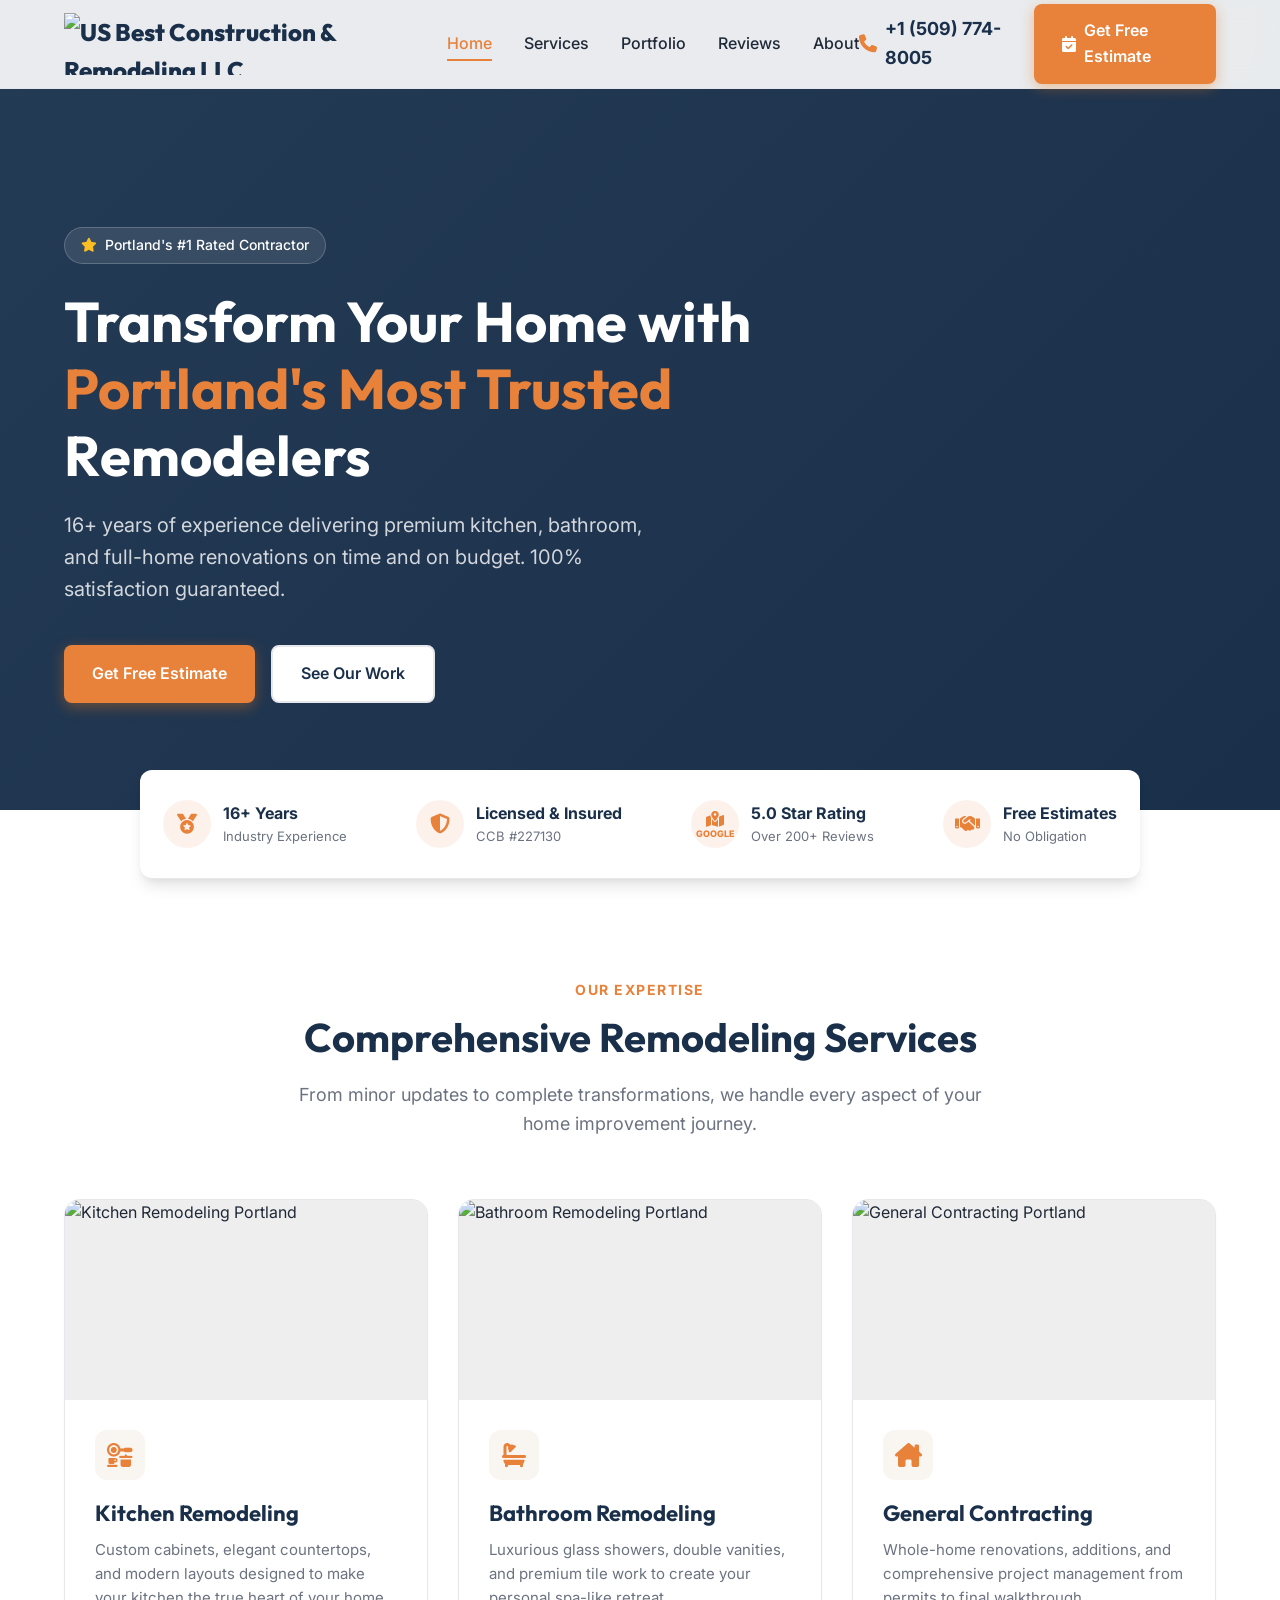
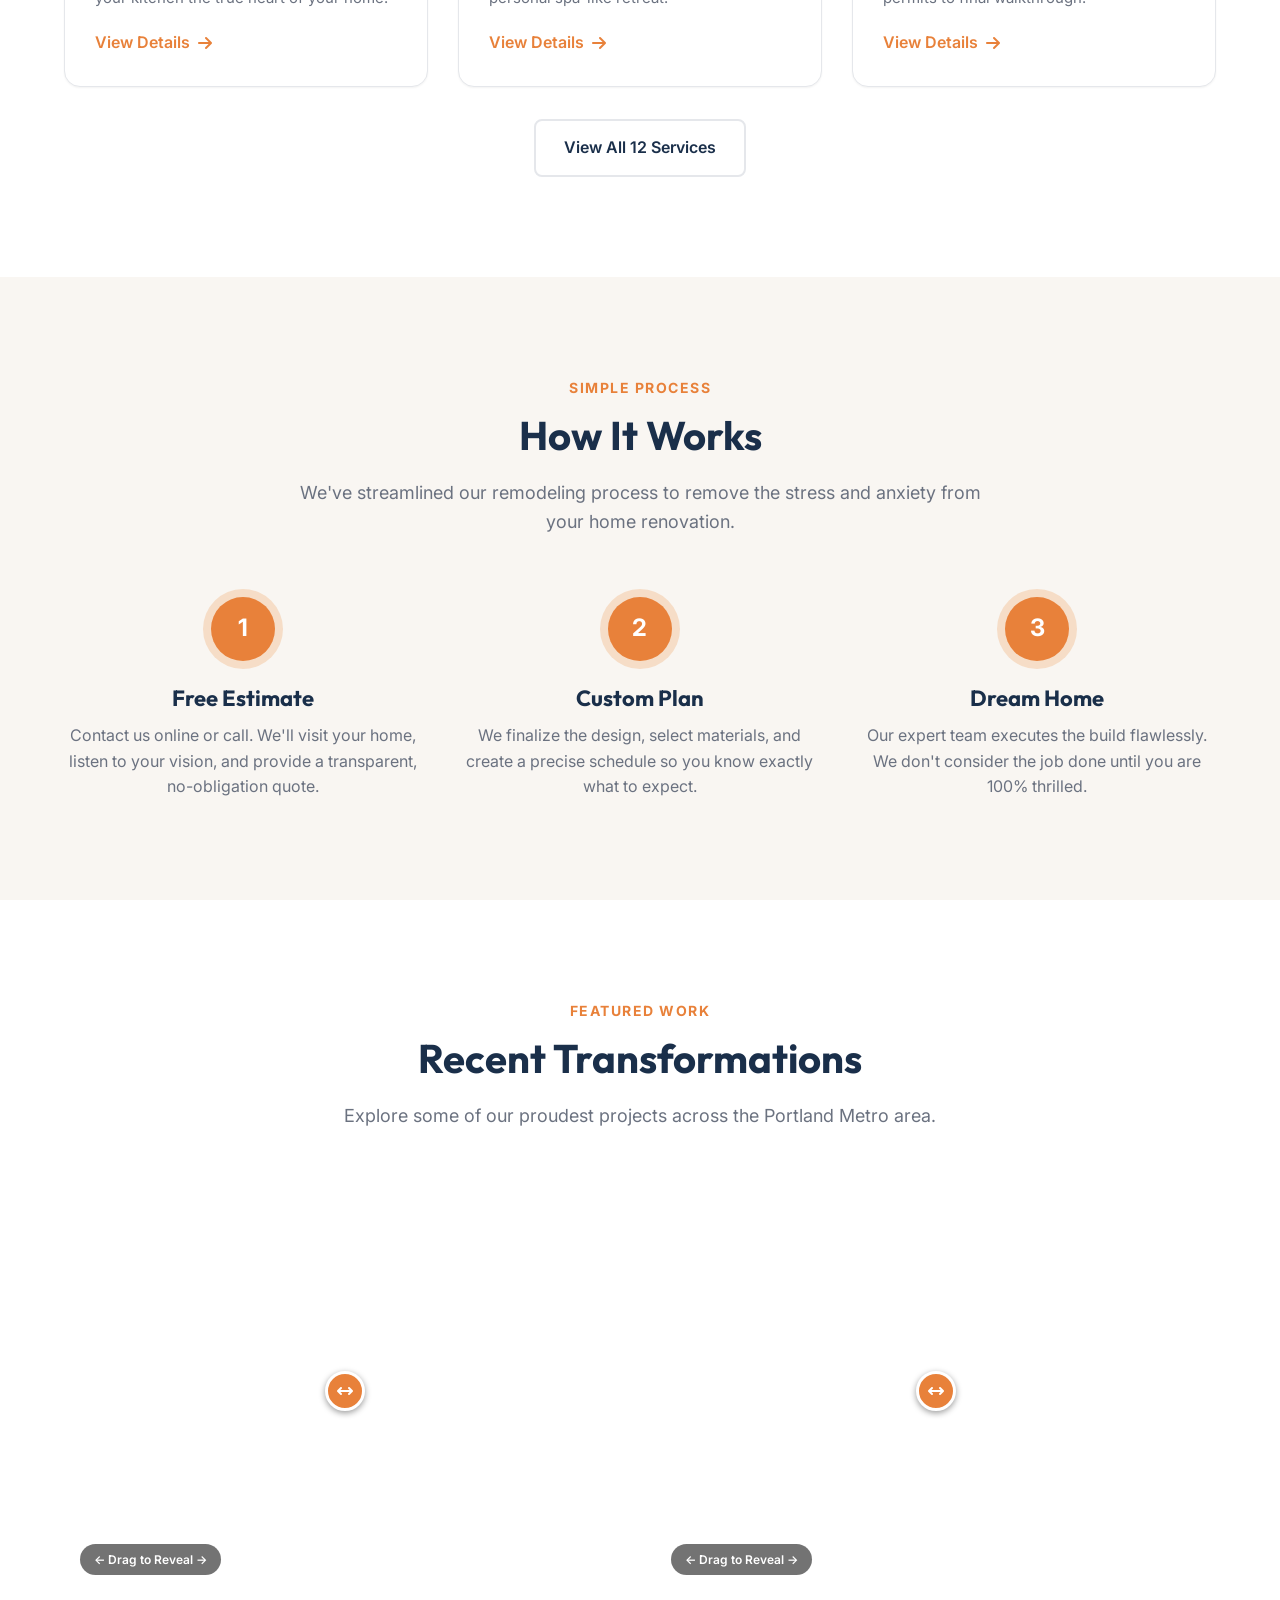
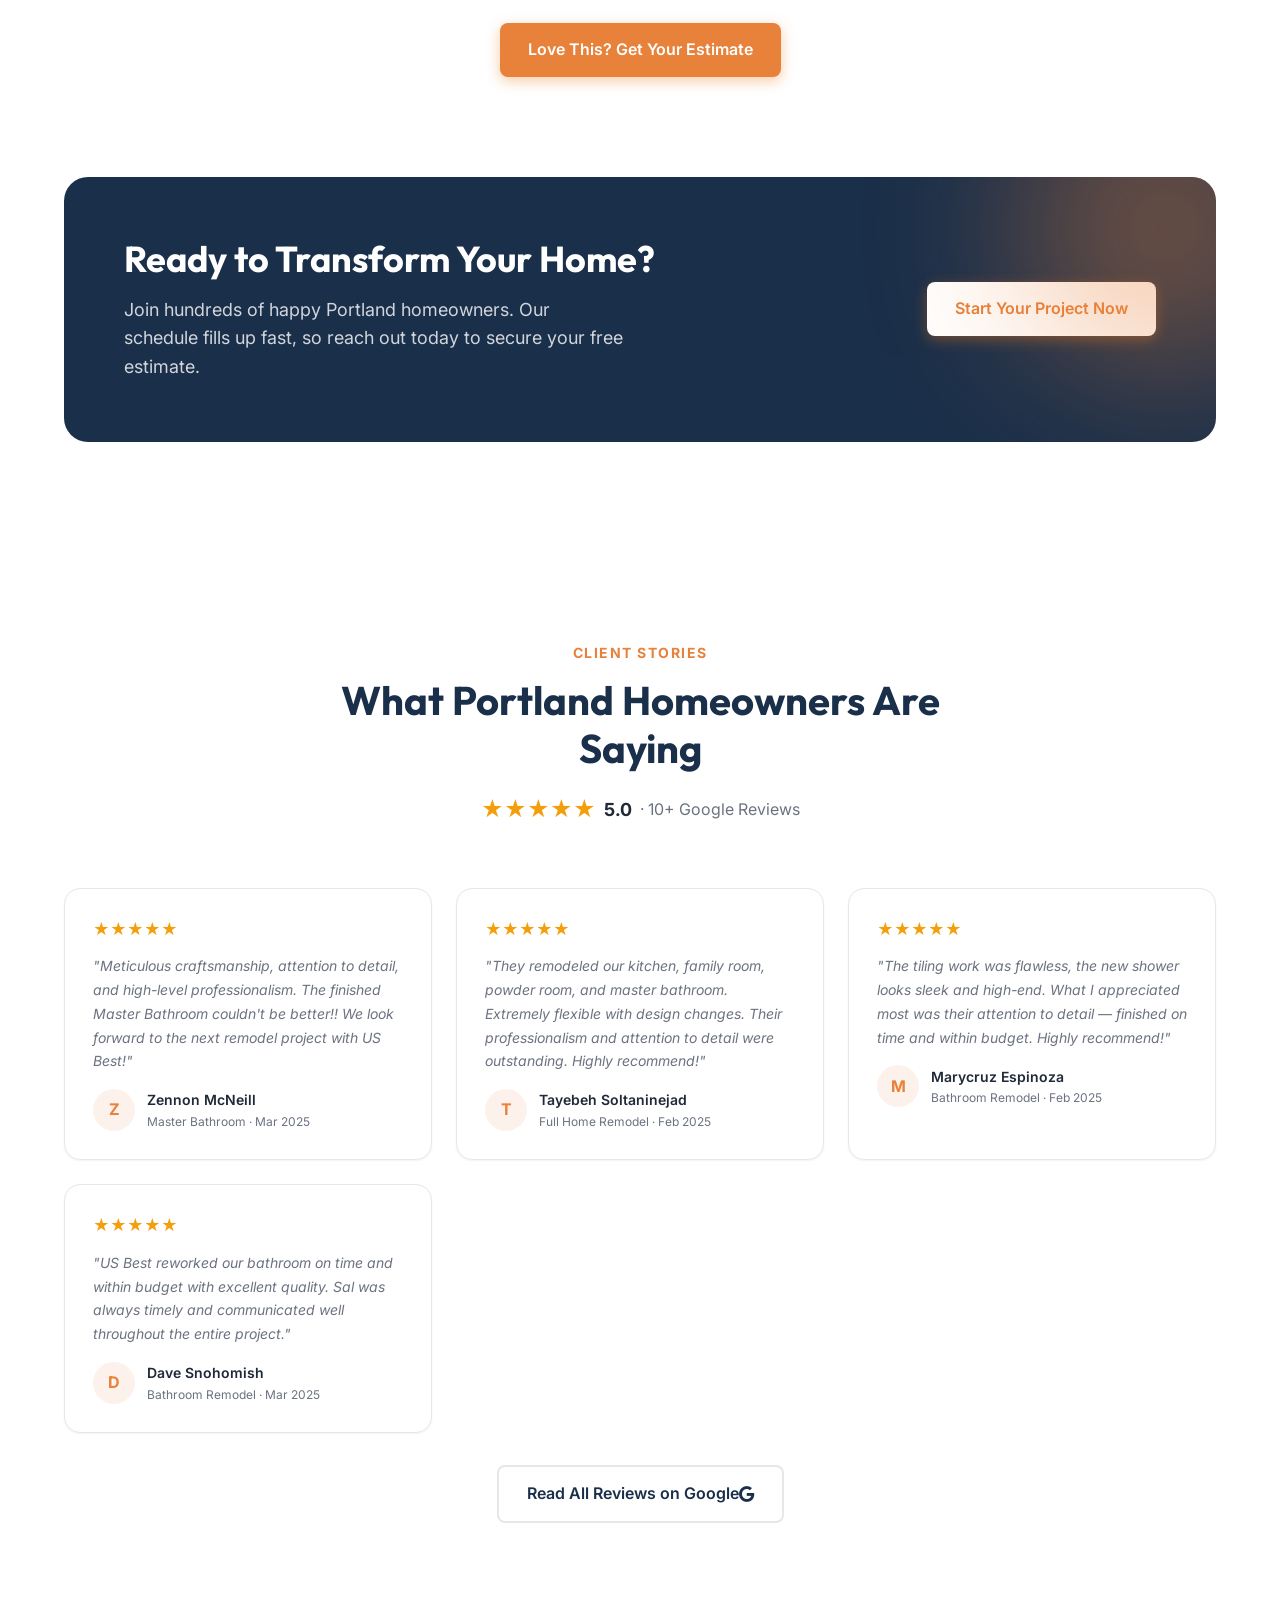
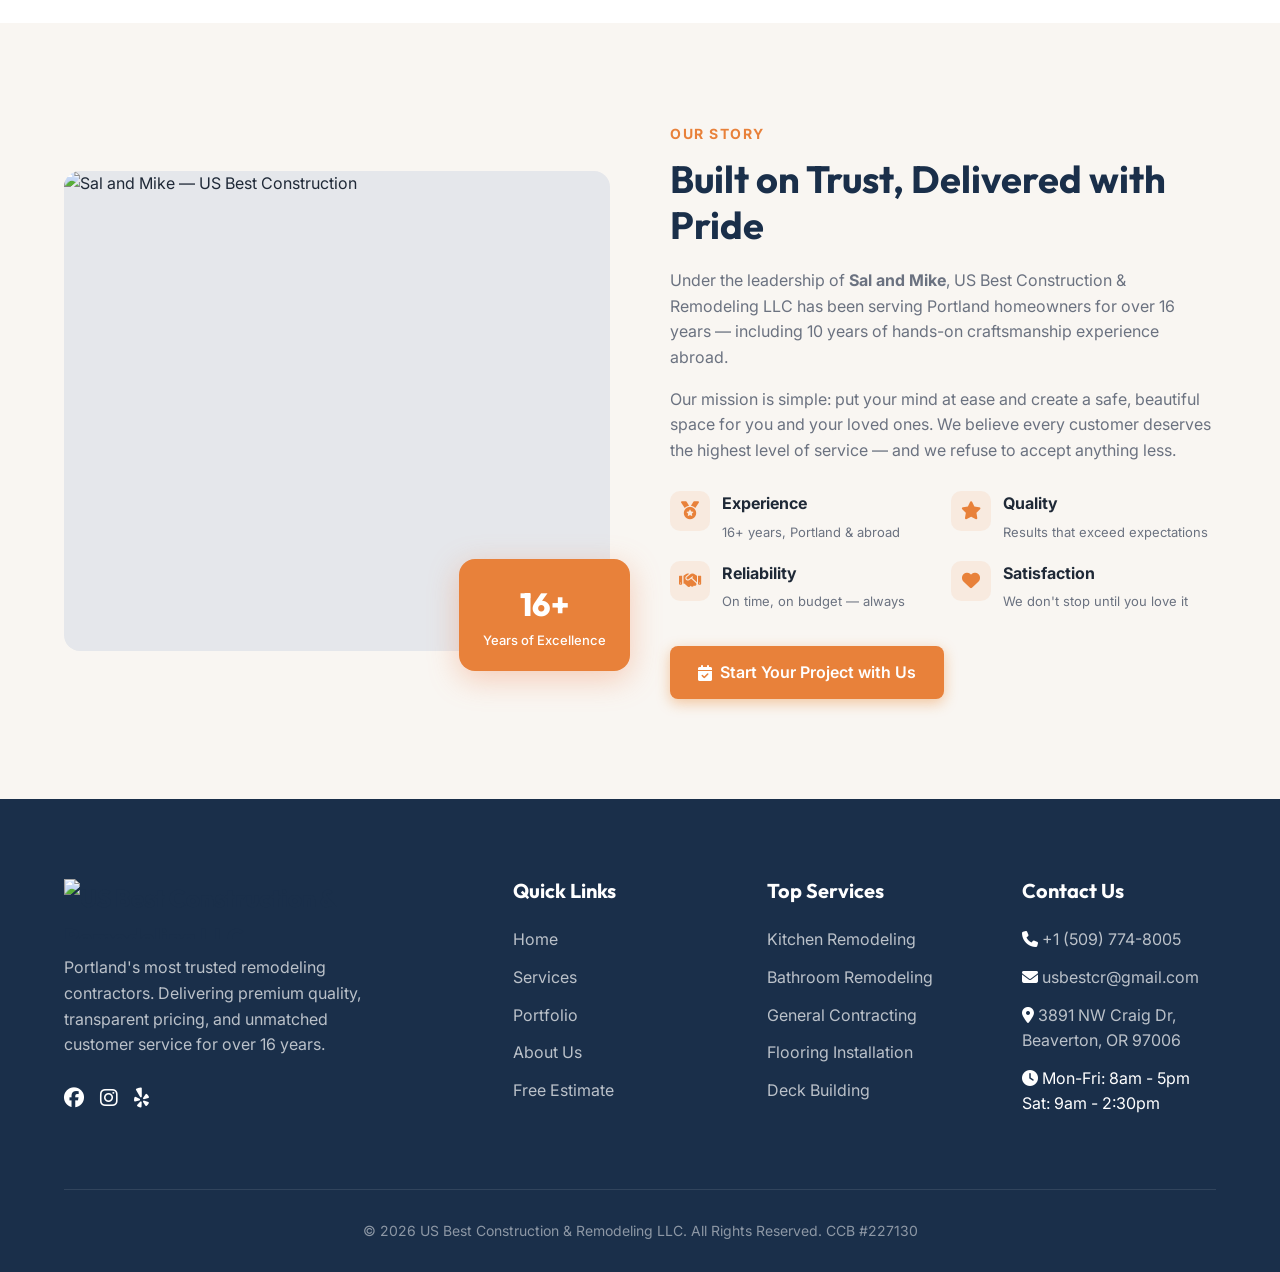
==== index.html @ 60744a65 "Add files via upload" ====
<!DOCTYPE html>
<html lang="en">

<head>
    <meta charset="UTF-8">
    <meta name="viewport" content="width=device-width, initial-scale=1.0">
    <title>US Best Construction & Remodeling LLC | Portland Contractors</title>
    <meta name="description"
        content="Portland's Most Trusted Remodeling Contractor. Specializing in kitchen & bathroom remodeling, flooring, decks, and general contracting. Get a free estimate today!">

    <!-- Fonts and Icons -->
    <link rel="stylesheet" href="style.css">
    <link rel="stylesheet" href="https://cdnjs.cloudflare.com/ajax/libs/font-awesome/6.4.0/css/all.min.css">
    
    <link rel="canonical" href="https://usbestcr.org/">
    <meta property="og:title" content="US Best Construction & Remodeling | Portland">
    <meta property="og:description" content="Portland's top-rated remodeling contractor...">
    <script type="application/ld+json">
    {
      "@context": "https://schema.org",
      "@type": "LocalBusiness",
      "name": "US Best Construction & Remodeling LLC",
      "url": "https://usbestcr.org",
      "telephone": "+15097748005",
      "email": "usbestcr@gmail.com",
      "address": {
        "@type": "PostalAddress",
        "streetAddress": "3891 NW Craig Dr",
        "addressLocality": "Beaverton",
        "addressRegion": "OR",
        "postalCode": "97006",
        "addressCountry": "US"
      },
      "geo": {
        "@type": "GeoCoordinates",
        "latitude": 45.5126,
        "longitude": -122.8353
      },
      "openingHoursSpecification": [
        {"@type":"OpeningHoursSpecification","dayOfWeek":["Monday","Tuesday","Wednesday","Thursday","Friday"],"opens":"08:00","closes":"17:00"},
        {"@type":"OpeningHoursSpecification","dayOfWeek":"Saturday","opens":"09:00","closes":"14:30"}
      ],
      "aggregateRating": {
        "@type": "AggregateRating",
        "ratingValue": "5",
        "reviewCount": "10"
      },
      "areaServed": ["Portland","Beaverton","Lake Oswego","Tigard","Gresham","Hillsboro"],
      "description": "Portland's most trusted remodeling contractor. Kitchen & bath remodeling, flooring, decks, painting, and general contracting. 16+ years experience.",
      "priceRange": "$$"
    }
    </script>
</head>

<body>

    <!-- Header Navigation -->
    <header id="header">
        <div class="container nav-wrapper">
            <a href="index.html" class="logo">
                <img src="Img/Logo/usbestlogo.png" alt="US Best Construction & Remodeling LLC" style="height: 62px; width: auto;">
            </a>

            <nav class="nav-links">
                <a href="index.html" class="active">Home</a>
                <a href="services.html">Services</a>
                <a href="#portfolio">Portfolio</a>
                <a href="#reviews">Reviews</a>
                <a href="#about">About</a>
            </nav>

            <div class="nav-actions">
                <a href="tel:+15097748005" class="phone-link">
                    <i class="fa-solid fa-phone"></i> +1 (509) 774-8005
                </a>
                <a href="estimate.html" class="btn btn-primary d-none-mobile">
                    <i class="fa-solid fa-calendar-check" style="margin-right:8px"></i> Get Free Estimate
                </a>
                <button class="mobile-menu-btn"><i class="fa-solid fa-bars"></i></button>
            </div>
        </div>
    </header>

    <!-- Hero Section -->
    <section class="hero">
        <div class="container">
            <div class="hero-content fade-in-up">
                <div class="hero-badge">
                    <i class="fa-solid fa-star" style="color: #fbbf24;"></i>
                    Portland's #1 Rated Contractor
                </div>
                <h1>Transform Your Home with <span>Portland's Most Trusted</span> Remodelers</h1>
                <p>16+ years of experience delivering premium kitchen, bathroom, and full-home renovations on time and
                    on budget. 100% satisfaction guaranteed.</p>

                <div class="hero-btns">
                    <a href="estimate.html" class="btn btn-primary">Get Free Estimate</a>
                    <a href="#portfolio" class="btn btn-secondary">See Our Work</a>
                </div>
            </div>
        </div>
    </section>

    <!-- Trust Bar -->
    <div class="container">
        <div class="trust-bar fade-in-up" style="animation-delay: 0.2s;">
            <div class="trust-grid">
                <div class="trust-item">
                    <div class="trust-icon"><i class="fa-solid fa-medal"></i></div>
                    <div class="trust-text">
                        <span class="trust-title">16+ Years</span>
                        <span class="trust-sub">Industry Experience</span>
                    </div>
                </div>
                <div class="trust-item">
                    <div class="trust-icon"><i class="fa-solid fa-shield-halved"></i></div>
                    <div class="trust-text">
                        <span class="trust-title">Licensed & Insured</span>
                        <span class="trust-sub">CCB #227130</span>
                    </div>
                </div>
                <div class="trust-item">
                    <div class="trust-icon" style="flex-direction: column; gap: 2px;">
                        <i class="fa-solid fa-map-location-dot" style="font-size: 16px;"></i>
                        <span style="font-size: 9px; font-weight: 800; line-height: 1; text-transform: uppercase;">Google</span>
                    </div>
                    <div class="trust-text">
                        <span class="trust-title">5.0 Star Rating</span>
                        <span class="trust-sub">Over 200+ Reviews</span>
                    </div>
                </div>
                <div class="trust-item">
                    <div class="trust-icon"><i class="fa-solid fa-handshake"></i></div>
                    <div class="trust-text">
                        <span class="trust-title">Free Estimates</span>
                        <span class="trust-sub">No Obligation</span>
                    </div>
                </div>
            </div>
        </div>
    </div>

    <!-- Services Grid -->
    <section class="section">
        <div class="container">
            <div class="section-header">
                <span class="section-tag">Our Expertise</span>
                <h2>Comprehensive Remodeling Services</h2>
                <p>From minor updates to complete transformations, we handle every aspect of your home improvement
                    journey.</p>
            </div>

            <div class="services-grid">
                <!-- Kitchens -->
                <div class="service-card">
                    <div class="service-img">
                        <img src="assets/images/hero_kitchen.png" alt="Kitchen Remodeling Portland">
                    </div>
                    <div class="service-content">
                        <div class="service-icon"><i class="fa-solid fa-kitchen-set"></i></div>
                        <h3>Kitchen Remodeling</h3>
                        <p>Custom cabinets, elegant countertops, and modern layouts designed to make your kitchen the
                            true heart of your home.</p>
                        <a href="services.html" class="service-link">View Details <i
                                class="fa-solid fa-arrow-right"></i></a>
                    </div>
                </div>

                <!-- Bathrooms -->
                <div class="service-card">
                    <div class="service-img">
                        <img src="assets/images/hero_bathroom.png" alt="Bathroom Remodeling Portland">
                    </div>
                    <div class="service-content">
                        <div class="service-icon"><i class="fa-solid fa-bath"></i></div>
                        <h3>Bathroom Remodeling</h3>
                        <p>Luxurious glass showers, double vanities, and premium tile work to create your personal
                            spa-like retreat.</p>
                        <a href="services.html" class="service-link">View Details <i
                                class="fa-solid fa-arrow-right"></i></a>
                    </div>
                </div>

                <!-- Full Renovation -->
                <div class="service-card">
                    <div class="service-img">
                        <img src="assets/images/team_photo.png" alt="General Contracting Portland">
                    </div>
                    <div class="service-content">
                        <div class="service-icon"><i class="fa-solid fa-house-chimney"></i></div>
                        <h3>General Contracting</h3>
                        <p>Whole-home renovations, additions, and comprehensive project management from permits to final
                            walkthrough.</p>
                        <a href="services.html" class="service-link">View Details <i
                                class="fa-solid fa-arrow-right"></i></a>
                    </div>
                </div>
            </div>

            <div class="text-center mt-4">
                <a href="services.html" class="btn btn-secondary">View All 12 Services</a>
            </div>
        </div>
    </section>

    <!-- How It Works -->
    <section class="section section-bg">
        <div class="container">
            <div class="section-header">
                <span class="section-tag">Simple Process</span>
                <h2>How It Works</h2>
                <p>We've streamlined our remodeling process to remove the stress and anxiety from your home renovation.
                </p>
            </div>

            <div class="steps-grid">
                <div class="step-card">
                    <div class="step-num">1</div>
                    <h3>Free Estimate</h3>
                    <p>Contact us online or call. We'll visit your home, listen to your vision, and provide a
                        transparent, no-obligation quote.</p>
                </div>
                <div class="step-card">
                    <div class="step-num">2</div>
                    <h3>Custom Plan</h3>
                    <p>We finalize the design, select materials, and create a precise schedule so you know exactly what
                        to expect.</p>
                </div>
                <div class="step-card">
                    <div class="step-num">3</div>
                    <h3>Dream Home</h3>
                    <p>Our expert team executes the build flawlessly. We don't consider the job done until you are 100%
                        thrilled.</p>
                </div>
            </div>
        </div>
    </section>

    <!-- Featured Projects (Portfolio) -->
    <section id="portfolio" class="section">
        <div class="container">
            <div class="section-header">
                <span class="section-tag">Featured Work</span>
                <h2>Recent Transformations</h2>
                <p>Explore some of our proudest projects across the Portland Metro area.</p>
            </div>

            <div class="projects-grid">
                <!-- Project 1: Slider -->
                <div class="project-card">
                    <div class="ba-slider-wrap" style="height:100%;width:100%;position:relative;">
                        <div class="ba-slider">
                            <div class="img-before" style="background-image:url('Img/before and after/pic1-before.png')"></div>
                            <div class="img-after" style="background-image:url('Img/before and after/pic1-after.png');width:50%"></div>
                            <div class="handle" style="left:50%">
                                <div class="handle-circle"><i class="fa-solid fa-arrows-left-right"></i></div>
                            </div>
                        </div>
                        <div style="position:absolute;bottom:16px;left:16px;background:rgba(0,0,0,.55);color:#fff;padding:6px 14px;border-radius:20px;font-size:12px;font-weight:600;z-index:5;">
                            ← Drag to Reveal →
                        </div>
                    </div>
                </div>

                <!-- Project 2: Slider -->
                <div class="project-card">
                    <div class="ba-slider-wrap" style="height:100%;width:100%;position:relative;">
                        <div class="ba-slider">
                            <div class="img-before" style="background-image:url('Img/before and after/pic2-before.png')"></div>
                            <div class="img-after" style="background-image:url('Img/before and after/pic2-after.png');width:50%"></div>
                            <div class="handle" style="left:50%">
                                <div class="handle-circle"><i class="fa-solid fa-arrows-left-right"></i></div>
                            </div>
                        </div>
                        <div style="position:absolute;bottom:16px;left:16px;background:rgba(0,0,0,.55);color:#fff;padding:6px 14px;border-radius:20px;font-size:12px;font-weight:600;z-index:5;">
                            ← Drag to Reveal →
                        </div>
                    </div>
                </div>
            </div>

            <div class="text-center mt-4">
                <a href="estimate.html" class="btn btn-primary">Love This? Get Your Estimate</a>
            </div>
        </div>
    </section>

    <!-- CTA Banner -->
    <section class="section" style="padding-top: 0;">
        <div class="container">
            <div class="cta-banner">
                <div class="cta-content">
                    <h2>Ready to Transform Your Home?</h2>
                    <p>Join hundreds of happy Portland homeowners. Our schedule fills up fast, so reach out today to
                        secure your free estimate.</p>
                </div>
                <div class="cta-action">
                    <a href="estimate.html" class="btn btn-primary"
                        style="background: white; color: var(--primary);">Start Your Project Now</a>
                </div>
            </div>
        </div>
    </section>

    <!-- REVIEWS SECTION -->
    <section id="reviews" class="section">
        <div class="container">
            <div class="section-header">
                <span class="section-tag">Client Stories</span>
                <h2>What Portland Homeowners Are Saying</h2>
                <div style="display:flex;align-items:center;justify-content:center;gap:8px;margin-top:12px">
                    <span style="color:#f59e0b;font-size:22px">★★★★★</span>
                    <span style="font-weight:700;font-size:18px">5.0</span>
                    <span style="color:var(--text-muted)">· 10+ Google Reviews</span>
                </div>
            </div>

            <div style="display:grid;grid-template-columns:repeat(auto-fit,minmax(280px,1fr));gap:24px">
                <!-- Review 1 -->
                <div style="background:white;border:1px solid var(--border);border-radius:16px;padding:28px;box-shadow:var(--shadow-sm);transition:box-shadow .3s" onmouseenter="this.style.boxShadow='var(--shadow-lg)'" onmouseleave="this.style.boxShadow='var(--shadow-sm)'">
                    <div style="color:#f59e0b;font-size:16px;margin-bottom:12px">★★★★★</div>
                    <p style="font-style:italic;color:var(--text-muted);margin-bottom:16px;font-size:14px;line-height:1.7">
                        "Meticulous craftsmanship, attention to detail, and high-level professionalism. The finished Master Bathroom couldn't be better!! We look forward to the next remodel project with US Best!"
                    </p>
                    <div style="display:flex;align-items:center;gap:12px">
                        <div style="width:42px;height:42px;border-radius:50%;background:var(--primary-light);color:var(--primary);display:flex;align-items:center;justify-content:center;font-weight:700;font-size:16px">Z</div>
                        <div>
                            <div style="font-weight:600;font-size:14px">Zennon McNeill</div>
                            <div style="font-size:12px;color:var(--text-muted)">Master Bathroom · Mar 2025</div>
                        </div>
                    </div>
                </div>

                <!-- Review 2 -->
                <div style="background:white;border:1px solid var(--border);border-radius:16px;padding:28px;box-shadow:var(--shadow-sm);transition:box-shadow .3s" onmouseenter="this.style.boxShadow='var(--shadow-lg)'" onmouseleave="this.style.boxShadow='var(--shadow-sm)'">
                    <div style="color:#f59e0b;font-size:16px;margin-bottom:12px">★★★★★</div>
                    <p style="font-style:italic;color:var(--text-muted);margin-bottom:16px;font-size:14px;line-height:1.7">
                        "They remodeled our kitchen, family room, powder room, and master bathroom. Extremely flexible with design changes. Their professionalism and attention to detail were outstanding. Highly recommend!"
                    </p>
                    <div style="display:flex;align-items:center;gap:12px">
                        <div style="width:42px;height:42px;border-radius:50%;background:var(--primary-light);color:var(--primary);display:flex;align-items:center;justify-content:center;font-weight:700;font-size:16px">T</div>
                        <div>
                            <div style="font-weight:600;font-size:14px">Tayebeh Soltaninejad</div>
                            <div style="font-size:12px;color:var(--text-muted)">Full Home Remodel · Feb 2025</div>
                        </div>
                    </div>
                </div>

                <!-- Review 3 -->
                <div style="background:white;border:1px solid var(--border);border-radius:16px;padding:28px;box-shadow:var(--shadow-sm);transition:box-shadow .3s" onmouseenter="this.style.boxShadow='var(--shadow-lg)'" onmouseleave="this.style.boxShadow='var(--shadow-sm)'">
                    <div style="color:#f59e0b;font-size:16px;margin-bottom:12px">★★★★★</div>
                    <p style="font-style:italic;color:var(--text-muted);margin-bottom:16px;font-size:14px;line-height:1.7">
                        "The tiling work was flawless, the new shower looks sleek and high-end. What I appreciated most was their attention to detail — finished on time and within budget. Highly recommend!"
                    </p>
                    <div style="display:flex;align-items:center;gap:12px">
                        <div style="width:42px;height:42px;border-radius:50%;background:var(--primary-light);color:var(--primary);display:flex;align-items:center;justify-content:center;font-weight:700;font-size:16px">M</div>
                        <div>
                            <div style="font-weight:600;font-size:14px">Marycruz Espinoza</div>
                            <div style="font-size:12px;color:var(--text-muted)">Bathroom Remodel · Feb 2025</div>
                        </div>
                    </div>
                </div>

                <!-- Review 4 -->
                <div style="background:white;border:1px solid var(--border);border-radius:16px;padding:28px;box-shadow:var(--shadow-sm);transition:box-shadow .3s" onmouseenter="this.style.boxShadow='var(--shadow-lg)'" onmouseleave="this.style.boxShadow='var(--shadow-sm)'">
                    <div style="color:#f59e0b;font-size:16px;margin-bottom:12px">★★★★★</div>
                    <p style="font-style:italic;color:var(--text-muted);margin-bottom:16px;font-size:14px;line-height:1.7">
                        "US Best reworked our bathroom on time and within budget with excellent quality. Sal was always timely and communicated well throughout the entire project."
                    </p>
                    <div style="display:flex;align-items:center;gap:12px">
                        <div style="width:42px;height:42px;border-radius:50%;background:var(--primary-light);color:var(--primary);display:flex;align-items:center;justify-content:center;font-weight:700;font-size:16px">D</div>
                        <div>
                            <div style="font-weight:600;font-size:14px">Dave Snohomish</div>
                            <div style="font-size:12px;color:var(--text-muted)">Bathroom Remodel · Mar 2025</div>
                        </div>
                    </div>
                </div>
            </div>

            <div class="text-center mt-4">
                <a href="https://maps.app.goo.gl/ANUbhkJr8bc1Su1q8" target="_blank" class="btn btn-secondary">Read All Reviews on Google <i class="fa-brands fa-google"></i></a>
            </div>
        </div>
    </section>

    <!-- ABOUT SECTION -->
    <section id="about" class="section section-bg">
        <div class="container">
            <div style="display:grid;grid-template-columns:1fr 1fr;gap:60px;align-items:center">
                <!-- Left: Photo placeholder -->
                <div style="position:relative">
                    <div style="border-radius:16px;overflow:hidden;height:480px;background:#e5e7eb">
                        <img src="Img/team_photo.jpg" alt="Sal and Mike — US Best Construction" style="width:100%;height:100%;object-fit:cover">
                    </div>
                    <!-- Floating stat badge -->
                    <div style="position:absolute;bottom:-20px;right:-20px;background:var(--primary);color:white;border-radius:16px;padding:20px 24px;text-align:center;box-shadow:0 8px 30px rgba(240,139,92,.4)">
                        <div style="font-size:32px;font-weight:800;font-family:var(--font-display)">16+</div>
                        <div style="font-size:13px;font-weight:500">Years of Excellence</div>
                    </div>
                </div>

                <!-- Right: Story -->
                <div>
                    <span class="section-tag">Our Story</span>
                    <h2 style="font-size:38px;margin-bottom:20px">Built on Trust, Delivered with Pride</h2>
                    <p style="color:var(--text-muted);margin-bottom:16px;font-size:16px">
                        Under the leadership of <strong>Sal and Mike</strong>, US Best Construction & Remodeling LLC has been serving Portland homeowners for over 16 years — including 10 years of hands-on craftsmanship experience abroad.
                    </p>
                    <p style="color:var(--text-muted);margin-bottom:28px;font-size:16px">
                        Our mission is simple: put your mind at ease and create a safe, beautiful space for you and your loved ones. We believe every customer deserves the highest level of service — and we refuse to accept anything less.
                    </p>

                    <!-- Value pills -->
                    <div style="display:grid;grid-template-columns:1fr 1fr;gap:16px;margin-bottom:32px">
                        <div style="display:flex;gap:12px;align-items:flex-start">
                            <div style="width:40px;height:40px;background:var(--primary-light);border-radius:10px;display:flex;align-items:center;justify-content:center;color:var(--primary);font-size:18px;flex-shrink:0"><i class="fa-solid fa-medal"></i></div>
                            <div><strong style="display:block;margin-bottom:2px">Experience</strong><span style="font-size:13px;color:var(--text-muted)">16+ years, Portland & abroad</span></div>
                        </div>
                        <div style="display:flex;gap:12px;align-items:flex-start">
                            <div style="width:40px;height:40px;background:var(--primary-light);border-radius:10px;display:flex;align-items:center;justify-content:center;color:var(--primary);font-size:18px;flex-shrink:0"><i class="fa-solid fa-star"></i></div>
                            <div><strong style="display:block;margin-bottom:2px">Quality</strong><span style="font-size:13px;color:var(--text-muted)">Results that exceed expectations</span></div>
                        </div>
                        <div style="display:flex;gap:12px;align-items:flex-start">
                            <div style="width:40px;height:40px;background:var(--primary-light);border-radius:10px;display:flex;align-items:center;justify-content:center;color:var(--primary);font-size:18px;flex-shrink:0"><i class="fa-solid fa-handshake"></i></div>
                            <div><strong style="display:block;margin-bottom:2px">Reliability</strong><span style="font-size:13px;color:var(--text-muted)">On time, on budget — always</span></div>
                        </div>
                        <div style="display:flex;gap:12px;align-items:flex-start">
                            <div style="width:40px;height:40px;background:var(--primary-light);border-radius:10px;display:flex;align-items:center;justify-content:center;color:var(--primary);font-size:18px;flex-shrink:0"><i class="fa-solid fa-heart"></i></div>
                            <div><strong style="display:block;margin-bottom:2px">Satisfaction</strong><span style="font-size:13px;color:var(--text-muted)">We don't stop until you love it</span></div>
                        </div>
                    </div>

                    <a href="estimate.html" class="btn btn-primary">
                        <i class="fa-solid fa-calendar-check" style="margin-right:8px"></i> Start Your Project with Us
                    </a>
                </div>
            </div>
        </div>
    </section>

    <!-- Footer -->
    <footer>
        <div class="container">
            <div class="footer-grid">
                <div class="footer-col">
                    <div class="logo mb-2">
                        <img src="Img/Logo/usbestlogo.png" alt="US Best Construction & Remodeling LLC"
                            style="height: 60px;">
                    </div>
                    <p class="footer-text">Portland's most trusted remodeling contractors. Delivering premium quality,
                        transparent pricing, and unmatched customer service for over 16 years.</p>
                    <div style="display: flex; gap: 16px; font-size: 20px;">
                        <a href="https://www.facebook.com/p/US-Best-Construction-Remodeling-100063447324759/"><i class="fa-brands fa-facebook"></i></a>
                        <a href="https://www.instagram.com/usbestcr"><i class="fa-brands fa-instagram"></i></a>
                        <a href="#"><i class="fa-brands fa-yelp"></i></a>
                    </div>
                </div>

                <div class="footer-col">
                    <h4>Quick Links</h4>
                    <ul class="footer-links">
                        <li><a href="index.html">Home</a></li>
                        <li><a href="services.html">Services</a></li>
                        <li><a href="#portfolio">Portfolio</a></li>
                        <li><a href="#about">About Us</a></li>
                        <li><a href="estimate.html">Free Estimate</a></li>
                    </ul>
                </div>

                <div class="footer-col">
                    <h4>Top Services</h4>
                    <ul class="footer-links">
                        <li><a href="services.html">Kitchen Remodeling</a></li>
                        <li><a href="services.html">Bathroom Remodeling</a></li>
                        <li><a href="services.html">General Contracting</a></li>
                        <li><a href="services.html">Flooring Installation</a></li>
                        <li><a href="services.html">Deck Building</a></li>
                    </ul>
                </div>

                <div class="footer-col">
                    <h4>Contact Us</h4>
                    <ul class="footer-links">
                        <li><i class="fa-solid fa-phone mr-2"></i> <a href="tel:+15097748005">+1 (509) 774-8005</a></li>
                        <li><i class="fa-solid fa-envelope mr-2"></i> <a href="mailto:usbestcr@gmail.com">usbestcr@gmail.com</a></li>
                        <li><i class="fa-solid fa-location-dot mr-2"></i> <a href="https://maps.app.goo.gl/ANUbhkJr8bc1Su1q8" target="_blank">3891 NW Craig Dr, Beaverton, OR 97006</a></li>
                        <li><i class="fa-solid fa-clock mr-2"></i> Mon-Fri: 8am - 5pm<br>Sat: 9am - 2:30pm</li>
                    </ul>
                </div>
            </div>

            <div class="footer-bottom">
                <p>&copy; 2026 US Best Construction & Remodeling LLC. All Rights Reserved. CCB #227130</p>
            </div>
        </div>
    </footer>

    <!-- LeadConnectorHQ Chat Widget -->
    <div data-chat-widget data-widget-id="69ec6bb652e61570ac7e8724" data-location-id="s5fKxjz6ECQjahIlZ2UV"></div>
    <script src="https://widgets.leadconnectorhq.com/loader.js"
        data-resources-url="https://widgets.leadconnectorhq.com/chat-widget/loader.js"
        data-widget-id="69ec6bb652e61570ac7e8724"></script>

    <!-- MOBILE STICKY BAR -->
    <div class="mobile-cta-bar">
        <a href="tel:+15097748005" class="mcta-call">
            <i class="fa-solid fa-phone"></i> Call Now
        </a>
        <a href="estimate.html" class="mcta-estimate">
            <i class="fa-solid fa-calendar-check"></i> Free Estimate
        </a>
    </div>

    <script src="main.js"></script>
</body>

</html>
---- style.css ----
@import url('https://fonts.googleapis.com/css2?family=Inter:wght@300;400;500;600;700;800&family=Outfit:wght@400;500;600;700;800&display=swap');

:root {
  --primary: #e8813a;
  --primary-hover: #d16e28;
  --primary-light: rgba(232, 129, 58, 0.1);
  --secondary: #243b55;
  --secondary-dark: #1a2f4a;
  --text-main: #1f2937;
  --text-muted: #6b7280;
  --bg-main: #ffffff;
  --bg-off: #f9f6f2;
  --border: #e5e7eb;
  --success: #16a34a;
  
  --font-sans: 'Inter', sans-serif;
  --font-display: 'Outfit', sans-serif;
  
  --shadow-sm: 0 1px 2px 0 rgba(0, 0, 0, 0.05);
  --shadow-md: 0 4px 6px -1px rgba(0, 0, 0, 0.1), 0 2px 4px -1px rgba(0, 0, 0, 0.06);
  --shadow-lg: 0 10px 15px -3px rgba(0, 0, 0, 0.1), 0 4px 6px -2px rgba(0, 0, 0, 0.05);
  --shadow-xl: 0 20px 25px -5px rgba(0, 0, 0, 0.1), 0 10px 10px -5px rgba(0, 0, 0, 0.04);
}

* {
  margin: 0;
  padding: 0;
  box-sizing: border-box;
}

body {
  font-family: var(--font-sans);
  color: var(--text-main);
  background-color: var(--bg-main);
  line-height: 1.6;
  overflow-x: hidden;
}

h1, h2, h3, h4, h5, h6 {
  font-family: var(--font-display);
  font-weight: 700;
  line-height: 1.2;
  color: var(--secondary-dark);
}

a {
  text-decoration: none;
  color: inherit;
  transition: all 0.3s ease;
}

ul {
  list-style: none;
}

img {
  max-width: 100%;
  height: auto;
  display: block;
}

/* Utilities */
.container {
  width: 100%;
  max-width: 1200px;
  margin: 0 auto;
  padding: 0 24px;
}

.text-center { text-align: center; }
.mt-1 { margin-top: 0.5rem; }
.mt-2 { margin-top: 1rem; }
.mt-4 { margin-top: 2rem; }
.mb-2 { margin-bottom: 1rem; }
.mb-4 { margin-bottom: 2rem; }

/* Buttons */
.btn {
  display: inline-flex;
  align-items: center;
  justify-content: center;
  padding: 14px 28px;
  border-radius: 8px;
  font-weight: 600;
  font-size: 16px;
  cursor: pointer;
  transition: all 0.3s cubic-bezier(0.4, 0, 0.2, 1);
  border: none;
}

.btn-primary {
  background-color: var(--primary);
  color: white;
  box-shadow: 0 4px 14px 0 rgba(232, 122, 26, 0.39);
}

.btn-primary:hover {
  background-color: var(--primary-hover);
  transform: translateY(-2px);
  box-shadow: 0 6px 20px rgba(232, 122, 26, 0.4);
}

.btn-secondary {
  background-color: white;
  color: var(--secondary-dark);
  border: 2px solid var(--border);
}

.btn-secondary:hover {
  border-color: var(--secondary-dark);
  background-color: var(--bg-off);
  transform: translateY(-2px);
}

/* Header & Nav */
header {
  position: fixed;
  top: 0;
  left: 0;
  width: 100%;
  z-index: 1000;
  background: rgba(255, 255, 255, 0.9);
  backdrop-filter: blur(12px);
  border-bottom: 1px solid var(--border);
  transition: all 0.3s ease;
}

header.scrolled {
  box-shadow: var(--shadow-sm);
  padding: 10px 0;
}

.nav-wrapper {
  display: flex;
  align-items: center;
  justify-content: space-between;
  height: 88px;
}

header.scrolled .logo img {
  height: 50px;
  transition: height .3s ease;
}

.logo {
  font-family: var(--font-display);
  font-size: 24px;
  font-weight: 800;
  color: var(--secondary-dark);
  display: flex;
  align-items: center;
  gap: 8px;
}

.logo span {
  color: var(--primary);
}

.nav-links {
  display: flex;
  gap: 32px;
}

.nav-links a {
  font-weight: 500;
  color: var(--text-main);
  position: relative;
}

.nav-links a::after {
  content: '';
  position: absolute;
  bottom: -4px;
  left: 0;
  width: 0;
  height: 2px;
  background-color: var(--primary);
  transition: width 0.3s ease;
}

.nav-links a:hover::after, .nav-links a.active::after {
  width: 100%;
}

.nav-links a:hover, .nav-links a.active {
  color: var(--primary);
}

.nav-actions {
  display: flex;
  align-items: center;
  gap: 24px;
}

.phone-link {
  font-weight: 700;
  font-size: 18px;
  color: var(--secondary-dark);
  display: flex;
  align-items: center;
  gap: 8px;
}

.phone-link i {
  color: var(--primary);
}

.mobile-menu-btn {
  display: none;
  font-size: 24px;
  background: none;
  border: none;
  cursor: pointer;
  color: var(--secondary-dark);
}

/* Hero Section */
.hero {
  padding-top: 120px;
  min-height: 90vh;
  display: flex;
  align-items: center;
  background: linear-gradient(135deg, var(--secondary) 0%, var(--secondary-dark) 100%);
  position: relative;
  overflow: hidden;
}

.hero::before {
  content: '';
  position: absolute;
  top: 0; right: 0; bottom: 0; left: 0;
  background: url('assets/images/hero_kitchen.png') center/cover no-repeat;
  opacity: 0.3;
  mix-blend-mode: overlay;
}

.hero-content {
  position: relative;
  z-index: 10;
  color: white;
  max-width: 700px;
}

.hero-badge {
  display: inline-flex;
  align-items: center;
  gap: 8px;
  background: rgba(255, 255, 255, 0.1);
  border: 1px solid rgba(255, 255, 255, 0.2);
  padding: 6px 16px;
  border-radius: 30px;
  font-size: 14px;
  font-weight: 500;
  margin-bottom: 24px;
  backdrop-filter: blur(4px);
}

.hero h1 {
  color: white;
  font-size: 56px;
  margin-bottom: 20px;
}

.hero h1 span {
  color: var(--primary);
}

.hero p {
  font-size: 20px;
  color: rgba(255, 255, 255, 0.8);
  margin-bottom: 40px;
  max-width: 600px;
}

.hero-btns {
  display: flex;
  gap: 16px;
}

/* Trust Bar */
.trust-bar {
  background: white;
  padding: 30px 0;
  border-bottom: 1px solid var(--border);
  position: relative;
  z-index: 20;
  margin-top: -40px;
  border-radius: 12px;
  box-shadow: var(--shadow-lg);
  max-width: 1000px;
  margin-left: auto;
  margin-right: auto;
}

.trust-grid {
  display: flex;
  justify-content: space-around;
  align-items: center;
  flex-wrap: wrap;
  gap: 24px;
}

.trust-item {
  display: flex;
  align-items: center;
  gap: 12px;
}

.trust-icon {
  width: 48px;
  height: 48px;
  background: var(--primary-light);
  color: var(--primary);
  border-radius: 50%;
  display: flex;
  align-items: center;
  justify-content: center;
  font-size: 20px;
}

.trust-text {
  display: flex;
  flex-direction: column;
}

.trust-title {
  font-weight: 700;
  font-size: 16px;
  color: var(--secondary-dark);
}

.trust-sub {
  font-size: 13px;
  color: var(--text-muted);
}

/* Sections */
.section {
  padding: 100px 0;
}

.section-bg {
  background-color: var(--bg-off);
}

.section-header {
  text-align: center;
  max-width: 700px;
  margin: 0 auto 60px;
}

.section-tag {
  color: var(--primary);
  font-weight: 700;
  text-transform: uppercase;
  letter-spacing: 1.5px;
  font-size: 14px;
  margin-bottom: 12px;
  display: block;
}

.section-header h2 {
  font-size: 40px;
  margin-bottom: 20px;
}

.section-header p {
  color: var(--text-muted);
  font-size: 18px;
}

/* Services Grid */
.services-grid {
  display: grid;
  grid-template-columns: repeat(auto-fit, minmax(300px, 1fr));
  gap: 30px;
}

.service-card {
  background: white;
  border-radius: 16px;
  overflow: hidden;
  box-shadow: var(--shadow-sm);
  border: 1px solid var(--border);
  transition: all 0.3s ease;
  group: service;
}

.service-card:hover {
  transform: translateY(-8px);
  box-shadow: var(--shadow-xl);
  border-color: var(--primary-light);
}

.service-img {
  height: 200px;
  background-color: #eee;
  position: relative;
  overflow: hidden;
}

.service-img img {
  width: 100%;
  height: 100%;
  object-fit: cover;
  transition: transform 0.5s ease;
}

.service-card:hover .service-img img {
  transform: scale(1.05);
}

.service-content {
  padding: 30px;
}

.service-icon {
  width: 50px;
  height: 50px;
  background: var(--bg-off);
  border-radius: 12px;
  display: flex;
  align-items: center;
  justify-content: center;
  font-size: 24px;
  color: var(--primary);
  margin-bottom: 20px;
}

.service-card h3 {
  font-size: 22px;
  margin-bottom: 12px;
}

.service-card p {
  color: var(--text-muted);
  margin-bottom: 20px;
  font-size: 15px;
}

.service-link {
  color: var(--primary);
  font-weight: 600;
  display: inline-flex;
  align-items: center;
  gap: 8px;
}

.service-link i {
  transition: transform 0.3s ease;
}

.service-card:hover .service-link i {
  transform: translateX(4px);
}

/* Featured Projects */
.projects-grid {
  display: grid;
  grid-template-columns: repeat(2, 1fr);
  gap: 30px;
}

.project-card {
  border-radius: 16px;
  overflow: hidden;
  position: relative;
  height: 400px;
  cursor: pointer;
}

.project-card img {
  width: 100%;
  height: 100%;
  object-fit: cover;
  transition: transform 0.7s ease;
}

.project-overlay {
  position: absolute;
  bottom: 0;
  left: 0;
  width: 100%;
  padding: 40px 30px 30px;
  background: linear-gradient(to top, rgba(0,0,0,0.8), transparent);
  color: white;
  transform: translateY(20px);
  opacity: 0.9;
  transition: all 0.3s ease;
}

.project-card:hover img {
  transform: scale(1.05);
}

.project-card:hover .project-overlay {
  transform: translateY(0);
  opacity: 1;
}

.project-overlay h3 {
  color: white;
  font-size: 24px;
  margin-bottom: 8px;
}

/* Before After Slider */
.ba-slider-wrap, .ba-slider {
  height: 400px;
  width: 100%;
}
.ba-slider-wrap .project-overlay {
  display: none;
}
.ba-slider {
  position: relative;
  width: 100%;
  height: 100%;
  overflow: hidden;
  cursor: ew-resize;
  border-radius: 16px;
  user-select: none;
}
.img-before, .img-after {
  position: absolute;
  top: 0; left: 0;
  height: 100%;
  background-size: cover;
  background-position: center;
}
.img-before { width: 100%; }
.img-after { border-right: 2px solid white; }
.handle {
  position: absolute;
  top: 0; bottom: 0;
  width: 40px;
  margin-left: -20px;
  display: flex;
  align-items: center;
  justify-content: center;
  pointer-events: none;
  z-index: 10;
}
.handle-circle {
  width: 40px;
  height: 40px;
  background: var(--primary);
  color: white;
  border-radius: 50%;
  display: flex;
  align-items: center;
  justify-content: center;
  box-shadow: 0 2px 6px rgba(0,0,0,0.4);
  border: 3px solid white;
}

/* How it Works */
.steps-grid {
  display: grid;
  grid-template-columns: repeat(3, 1fr);
  gap: 40px;
  position: relative;
}

.step-card {
  text-align: center;
  position: relative;
  z-index: 10;
}

.step-num {
  width: 64px;
  height: 64px;
  background: var(--primary);
  color: white;
  border-radius: 50%;
  display: flex;
  align-items: center;
  justify-content: center;
  font-size: 24px;
  font-weight: 700;
  margin: 0 auto 24px;
  box-shadow: 0 0 0 8px rgba(232, 122, 26, 0.2);
}

.step-card h3 {
  font-size: 22px;
  margin-bottom: 12px;
}

.step-card p {
  color: var(--text-muted);
}

/* Banner CTA */
.cta-banner {
  background: var(--secondary-dark);
  border-radius: 24px;
  padding: 60px;
  display: flex;
  align-items: center;
  justify-content: space-between;
  color: white;
  position: relative;
  overflow: hidden;
}

.cta-banner::before {
  content: '';
  position: absolute;
  top: -100px;
  right: -100px;
  width: 300px;
  height: 300px;
  background: var(--primary);
  border-radius: 50%;
  filter: blur(80px);
  opacity: 0.4;
}

.cta-content h2 {
  color: white;
  font-size: 36px;
  margin-bottom: 16px;
}

.cta-content p {
  color: rgba(255,255,255,0.8);
  font-size: 18px;
  max-width: 500px;
}

/* Forms */
.estimate-form-wrap {
  background: white;
  border-radius: 16px;
  padding: 40px;
  box-shadow: var(--shadow-xl);
}

.form-grid {
  display: grid;
  grid-template-columns: 1fr 1fr;
  gap: 20px;
}

.form-group {
  margin-bottom: 20px;
}

.form-group.full {
  grid-column: 1 / -1;
}

.form-label {
  display: block;
  font-weight: 500;
  margin-bottom: 8px;
  color: var(--text-main);
}

.form-control {
  width: 100%;
  padding: 14px 16px;
  border: 1px solid var(--border);
  border-radius: 8px;
  font-family: inherit;
  font-size: 16px;
  transition: all 0.3s ease;
}

.form-control:focus {
  outline: none;
  border-color: var(--primary);
  box-shadow: 0 0 0 3px var(--primary-light);
}

/* Footer */
footer {
  background: var(--secondary-dark);
  color: white;
  padding: 80px 0 30px;
}

.footer-grid {
  display: grid;
  grid-template-columns: 2fr 1fr 1fr 1fr;
  gap: 60px;
  margin-bottom: 60px;
}

.footer-col h4 {
  color: white;
  font-size: 20px;
  margin-bottom: 24px;
}

.footer-text {
  color: rgba(255,255,255,0.7);
  margin-bottom: 24px;
  max-width: 300px;
}

.footer-links li {
  margin-bottom: 12px;
}

.footer-links a {
  color: rgba(255,255,255,0.7);
}

.footer-links a:hover {
  color: var(--primary);
  padding-left: 4px;
}

.footer-bottom {
  text-align: center;
  padding-top: 30px;
  border-top: 1px solid rgba(255,255,255,0.1);
  color: rgba(255,255,255,0.5);
  font-size: 14px;
}/* Responsive */
@media (max-width: 992px) {
  .nav-links {
    display: none;
    flex-direction: column;
    position: absolute;
    top: 100%;
    left: 0;
    width: 100%;
    background: white;
    padding: 20px;
    box-shadow: var(--shadow-md);
    gap: 16px;
    border-top: 1px solid var(--border);
  }
  .nav-links.active { display: flex; }
  .phone-link, .d-none-mobile { display: none !important; }
  .mobile-menu-btn { display: block; }
  
  .hero h1 { font-size: 40px; }
  
  .projects-grid, .steps-grid, .services-grid, .services-list-grid {
    grid-template-columns: 1fr;
  }
  
  .cta-banner {
    flex-direction: column;
    text-align: center;
    gap: 30px;
    padding: 40px 20px;
  }
  
  .footer-grid {
    grid-template-columns: 1fr 1fr;
  }
}

@media (max-width: 768px) {
  .hero-btns { flex-direction: column; }
  .trust-grid { flex-direction: column; align-items: flex-start; padding: 20px; }
  
  .form-grid { grid-template-columns: 1fr; }
  
  .footer-grid { grid-template-columns: 1fr; gap: 40px; }

  .hero { padding-top: 100px; }
  .hero p { font-size: 16px; }
  .section { padding: 60px 0; }
  .section-header h2 { font-size: 32px; }

  #about .container > div {
    grid-template-columns: 1fr !important;
  }
}

/* Mobile CTA Bar */
.mobile-cta-bar {
  display: none;
  position: fixed;
  bottom: 0; left: 0; right: 0;
  z-index: 9999;
  box-shadow: 0 -4px 20px rgba(0,0,0,.15);
}

.mcta-call, .mcta-estimate {
  flex: 1;
  padding: 16px;
  text-align: center;
  font-weight: 700;
  font-size: 15px;
  display: flex;
  align-items: center;
  justify-content: center;
  gap: 8px;
  text-decoration: none;
}

.mcta-call {
  background: var(--secondary-dark);
  color: white;
}

.mcta-estimate {
  background: var(--primary);
  color: white;
}

.mcta-call:hover { background: #111f30; }
.mcta-estimate:hover { background: var(--primary-hover); }

@media (max-width: 768px) {
  .mobile-cta-bar { display: flex; }
  footer { padding-bottom: 80px; }
  body { padding-bottom: 60px; }
}
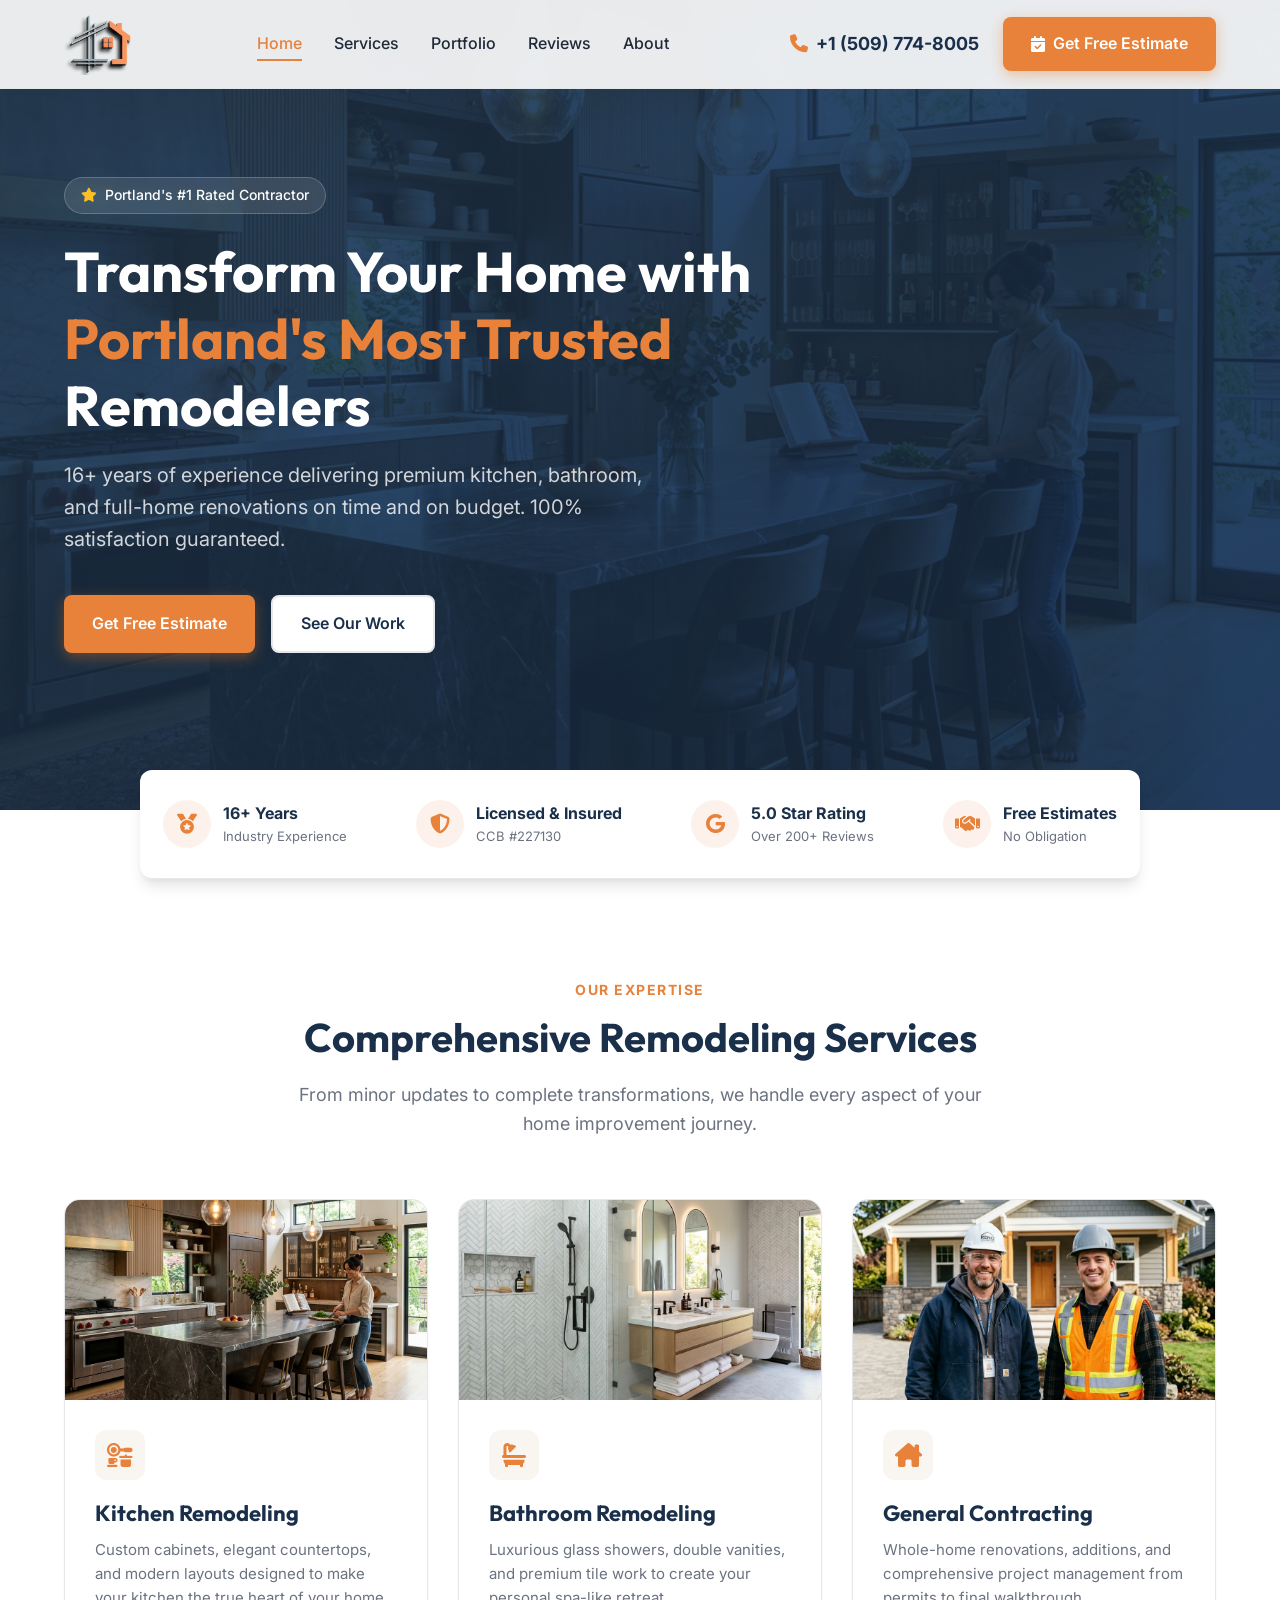
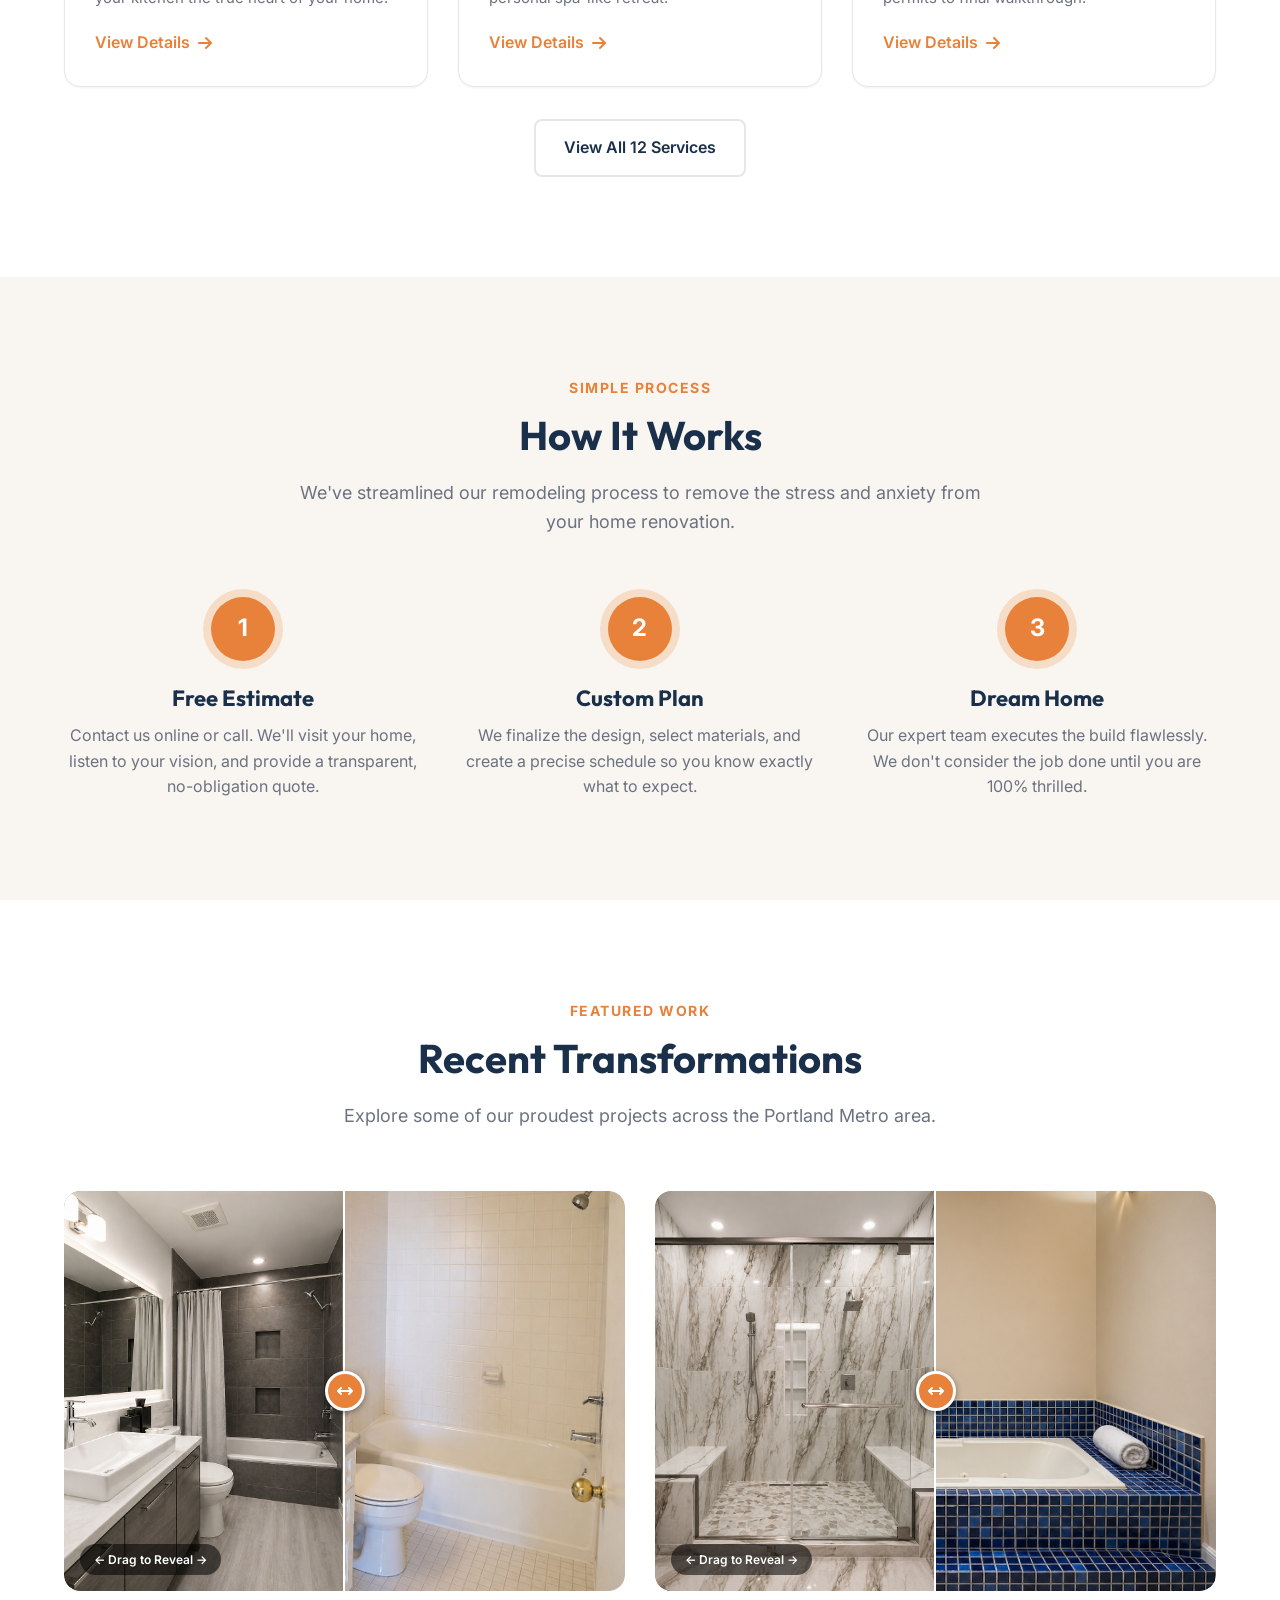
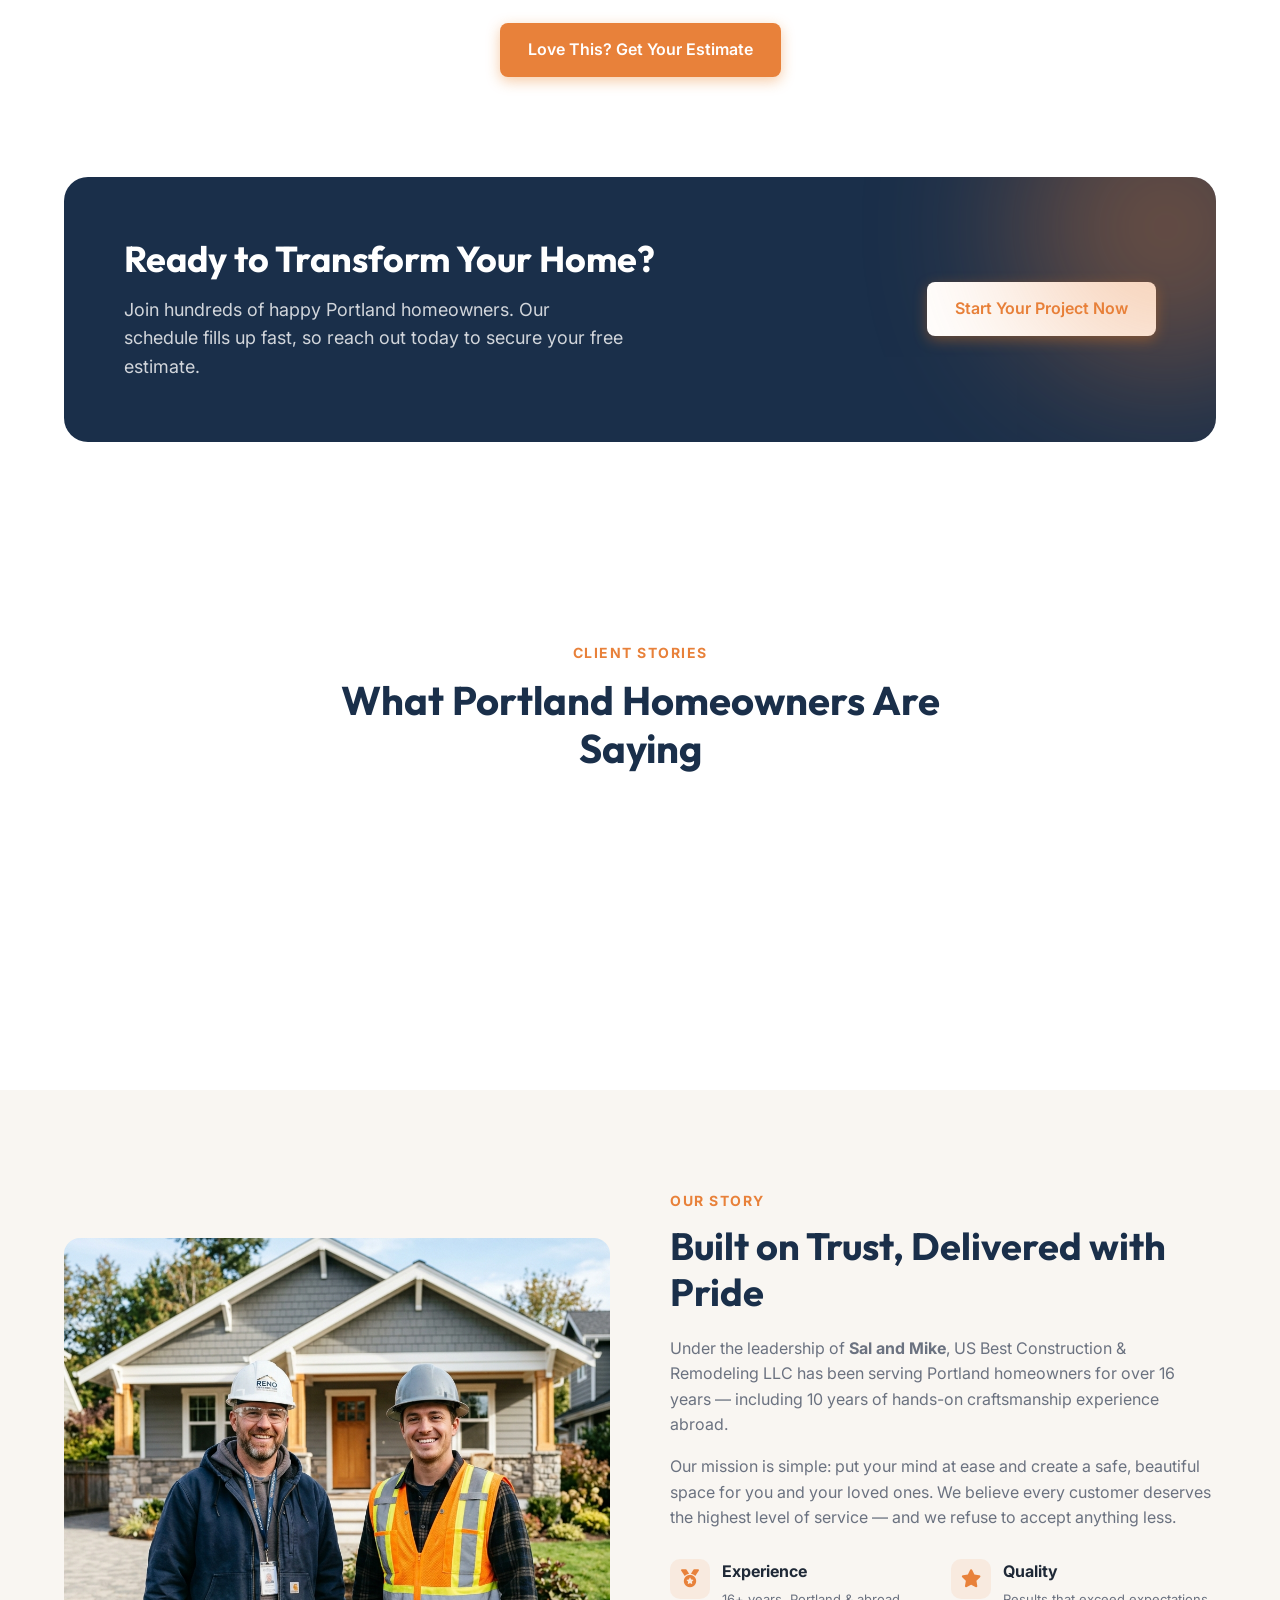
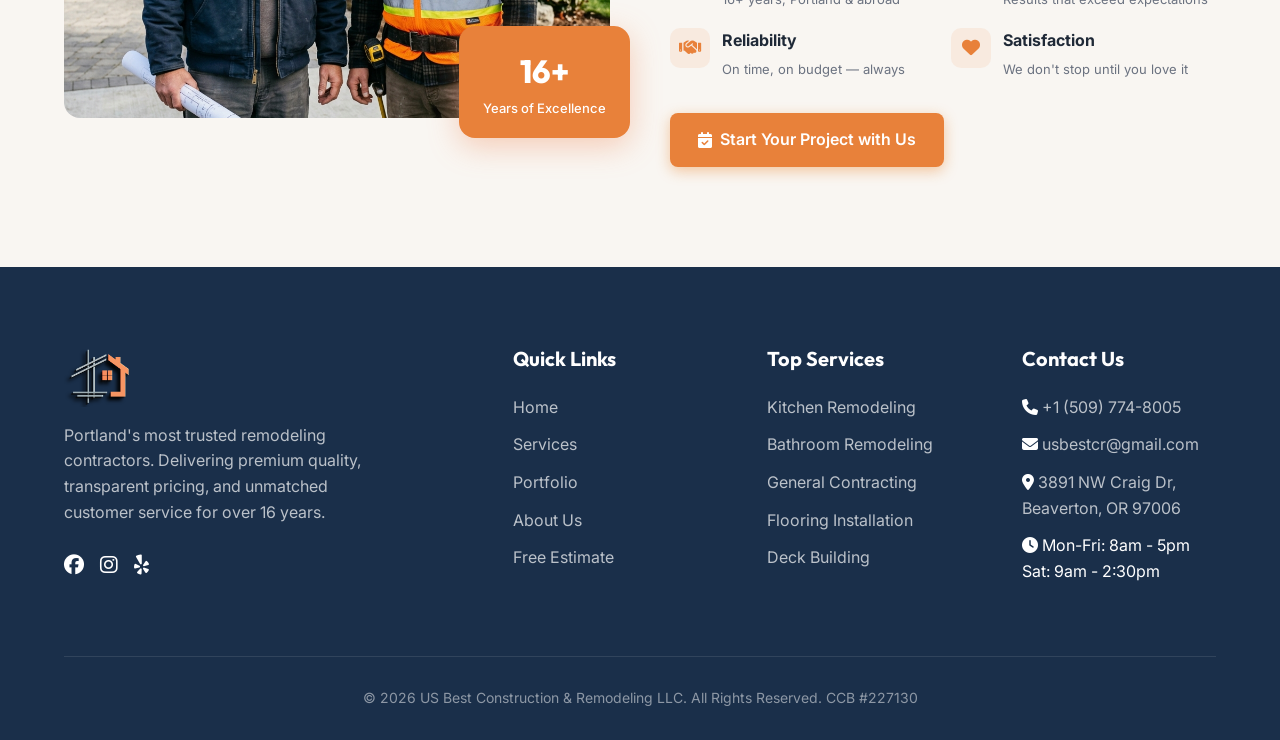
==== commit c7b4ddfa: "UI Updates: Spacing fixes, live review widget, and form adjustments" ====
--- a/index.html
+++ b/index.html
@@ -11,7 +11,7 @@
     <!-- Fonts and Icons -->
     <link rel="stylesheet" href="style.css">
     <link rel="stylesheet" href="https://cdnjs.cloudflare.com/ajax/libs/font-awesome/6.4.0/css/all.min.css">
-    
+
     <link rel="canonical" href="https://usbestcr.org/">
     <meta property="og:title" content="US Best Construction & Remodeling | Portland">
     <meta property="og:description" content="Portland's top-rated remodeling contractor...">
@@ -58,7 +58,8 @@
     <header id="header">
         <div class="container nav-wrapper">
             <a href="index.html" class="logo">
-                <img src="Img/Logo/usbestlogo.png" alt="US Best Construction & Remodeling LLC" style="height: 62px; width: auto;">
+                <img src="Img/Logo/usbestlogo.png" alt="US Best Construction & Remodeling LLC"
+                    style="height: 62px; width: auto;">
             </a>
 
             <nav class="nav-links">
@@ -120,9 +121,8 @@
                     </div>
                 </div>
                 <div class="trust-item">
-                    <div class="trust-icon" style="flex-direction: column; gap: 2px;">
-                        <i class="fa-solid fa-map-location-dot" style="font-size: 16px;"></i>
-                        <span style="font-size: 9px; font-weight: 800; line-height: 1; text-transform: uppercase;">Google</span>
+                    <div class="trust-icon">
+                        <i class="fa-brands fa-google"></i>
                     </div>
                     <div class="trust-text">
                         <span class="trust-title">5.0 Star Rating</span>
@@ -250,13 +250,16 @@
                 <div class="project-card">
                     <div class="ba-slider-wrap" style="height:100%;width:100%;position:relative;">
                         <div class="ba-slider">
-                            <div class="img-before" style="background-image:url('Img/before and after/pic1-before.png')"></div>
-                            <div class="img-after" style="background-image:url('Img/before and after/pic1-after.png');width:50%"></div>
+                            <div class="img-before"
+                                style="background-image:url('Img/before and after/pic1-before.png')"></div>
+                            <div class="img-after"
+                                style="background-image:url('Img/before and after/pic1-after.png');width:50%"></div>
                             <div class="handle" style="left:50%">
                                 <div class="handle-circle"><i class="fa-solid fa-arrows-left-right"></i></div>
                             </div>
                         </div>
-                        <div style="position:absolute;bottom:16px;left:16px;background:rgba(0,0,0,.55);color:#fff;padding:6px 14px;border-radius:20px;font-size:12px;font-weight:600;z-index:5;">
+                        <div
+                            style="position:absolute;bottom:16px;left:16px;background:rgba(0,0,0,.55);color:#fff;padding:6px 14px;border-radius:20px;font-size:12px;font-weight:600;z-index:5;">
                             ← Drag to Reveal →
                         </div>
                     </div>
@@ -266,13 +269,16 @@
                 <div class="project-card">
                     <div class="ba-slider-wrap" style="height:100%;width:100%;position:relative;">
                         <div class="ba-slider">
-                            <div class="img-before" style="background-image:url('Img/before and after/pic2-before.png')"></div>
-                            <div class="img-after" style="background-image:url('Img/before and after/pic2-after.png');width:50%"></div>
+                            <div class="img-before"
+                                style="background-image:url('Img/before and after/pic2-before.png')"></div>
+                            <div class="img-after"
+                                style="background-image:url('Img/before and after/pic2-after.png');width:50%"></div>
                             <div class="handle" style="left:50%">
                                 <div class="handle-circle"><i class="fa-solid fa-arrows-left-right"></i></div>
                             </div>
                         </div>
-                        <div style="position:absolute;bottom:16px;left:16px;background:rgba(0,0,0,.55);color:#fff;padding:6px 14px;border-radius:20px;font-size:12px;font-weight:600;z-index:5;">
+                        <div
+                            style="position:absolute;bottom:16px;left:16px;background:rgba(0,0,0,.55);color:#fff;padding:6px 14px;border-radius:20px;font-size:12px;font-weight:600;z-index:5;">
                             ← Drag to Reveal →
                         </div>
                     </div>
@@ -308,77 +314,10 @@
             <div class="section-header">
                 <span class="section-tag">Client Stories</span>
                 <h2>What Portland Homeowners Are Saying</h2>
-                <div style="display:flex;align-items:center;justify-content:center;gap:8px;margin-top:12px">
-                    <span style="color:#f59e0b;font-size:22px">★★★★★</span>
-                    <span style="font-weight:700;font-size:18px">5.0</span>
-                    <span style="color:var(--text-muted)">· 10+ Google Reviews</span>
-                </div>
-            </div>
-
-            <div style="display:grid;grid-template-columns:repeat(auto-fit,minmax(280px,1fr));gap:24px">
-                <!-- Review 1 -->
-                <div style="background:white;border:1px solid var(--border);border-radius:16px;padding:28px;box-shadow:var(--shadow-sm);transition:box-shadow .3s" onmouseenter="this.style.boxShadow='var(--shadow-lg)'" onmouseleave="this.style.boxShadow='var(--shadow-sm)'">
-                    <div style="color:#f59e0b;font-size:16px;margin-bottom:12px">★★★★★</div>
-                    <p style="font-style:italic;color:var(--text-muted);margin-bottom:16px;font-size:14px;line-height:1.7">
-                        "Meticulous craftsmanship, attention to detail, and high-level professionalism. The finished Master Bathroom couldn't be better!! We look forward to the next remodel project with US Best!"
-                    </p>
-                    <div style="display:flex;align-items:center;gap:12px">
-                        <div style="width:42px;height:42px;border-radius:50%;background:var(--primary-light);color:var(--primary);display:flex;align-items:center;justify-content:center;font-weight:700;font-size:16px">Z</div>
-                        <div>
-                            <div style="font-weight:600;font-size:14px">Zennon McNeill</div>
-                            <div style="font-size:12px;color:var(--text-muted)">Master Bathroom · Mar 2025</div>
-                        </div>
-                    </div>
-                </div>
-
-                <!-- Review 2 -->
-                <div style="background:white;border:1px solid var(--border);border-radius:16px;padding:28px;box-shadow:var(--shadow-sm);transition:box-shadow .3s" onmouseenter="this.style.boxShadow='var(--shadow-lg)'" onmouseleave="this.style.boxShadow='var(--shadow-sm)'">
-                    <div style="color:#f59e0b;font-size:16px;margin-bottom:12px">★★★★★</div>
-                    <p style="font-style:italic;color:var(--text-muted);margin-bottom:16px;font-size:14px;line-height:1.7">
-                        "They remodeled our kitchen, family room, powder room, and master bathroom. Extremely flexible with design changes. Their professionalism and attention to detail were outstanding. Highly recommend!"
-                    </p>
-                    <div style="display:flex;align-items:center;gap:12px">
-                        <div style="width:42px;height:42px;border-radius:50%;background:var(--primary-light);color:var(--primary);display:flex;align-items:center;justify-content:center;font-weight:700;font-size:16px">T</div>
-                        <div>
-                            <div style="font-weight:600;font-size:14px">Tayebeh Soltaninejad</div>
-                            <div style="font-size:12px;color:var(--text-muted)">Full Home Remodel · Feb 2025</div>
-                        </div>
-                    </div>
-                </div>
-
-                <!-- Review 3 -->
-                <div style="background:white;border:1px solid var(--border);border-radius:16px;padding:28px;box-shadow:var(--shadow-sm);transition:box-shadow .3s" onmouseenter="this.style.boxShadow='var(--shadow-lg)'" onmouseleave="this.style.boxShadow='var(--shadow-sm)'">
-                    <div style="color:#f59e0b;font-size:16px;margin-bottom:12px">★★★★★</div>
-                    <p style="font-style:italic;color:var(--text-muted);margin-bottom:16px;font-size:14px;line-height:1.7">
-                        "The tiling work was flawless, the new shower looks sleek and high-end. What I appreciated most was their attention to detail — finished on time and within budget. Highly recommend!"
-                    </p>
-                    <div style="display:flex;align-items:center;gap:12px">
-                        <div style="width:42px;height:42px;border-radius:50%;background:var(--primary-light);color:var(--primary);display:flex;align-items:center;justify-content:center;font-weight:700;font-size:16px">M</div>
-                        <div>
-                            <div style="font-weight:600;font-size:14px">Marycruz Espinoza</div>
-                            <div style="font-size:12px;color:var(--text-muted)">Bathroom Remodel · Feb 2025</div>
-                        </div>
-                    </div>
-                </div>
-
-                <!-- Review 4 -->
-                <div style="background:white;border:1px solid var(--border);border-radius:16px;padding:28px;box-shadow:var(--shadow-sm);transition:box-shadow .3s" onmouseenter="this.style.boxShadow='var(--shadow-lg)'" onmouseleave="this.style.boxShadow='var(--shadow-sm)'">
-                    <div style="color:#f59e0b;font-size:16px;margin-bottom:12px">★★★★★</div>
-                    <p style="font-style:italic;color:var(--text-muted);margin-bottom:16px;font-size:14px;line-height:1.7">
-                        "US Best reworked our bathroom on time and within budget with excellent quality. Sal was always timely and communicated well throughout the entire project."
-                    </p>
-                    <div style="display:flex;align-items:center;gap:12px">
-                        <div style="width:42px;height:42px;border-radius:50%;background:var(--primary-light);color:var(--primary);display:flex;align-items:center;justify-content:center;font-weight:700;font-size:16px">D</div>
-                        <div>
-                            <div style="font-weight:600;font-size:14px">Dave Snohomish</div>
-                            <div style="font-size:12px;color:var(--text-muted)">Bathroom Remodel · Mar 2025</div>
-                        </div>
-                    </div>
-                </div>
-            </div>
-
-            <div class="text-center mt-4">
-                <a href="https://maps.app.goo.gl/ANUbhkJr8bc1Su1q8" target="_blank" class="btn btn-secondary">Read All Reviews on Google <i class="fa-brands fa-google"></i></a>
+            </div>
+
+            <div style="margin-top: 40px;">
+                <script type='text/javascript' src='https://reputationhub.site/reputation/assets/review-widget.js'></script><iframe class='lc_reviews_widget' src='https://reputationhub.site/reputation/widgets/review_widget/s5fKxjz6ECQjahIlZ2UV?widgetId=69f592c75ed8019ff196ca8d' frameborder='0' scrolling='no' style='min-width: 100%; width: 100%;'></iframe>
             </div>
         </div>
     </section>
@@ -390,10 +329,12 @@
                 <!-- Left: Photo placeholder -->
                 <div style="position:relative">
                     <div style="border-radius:16px;overflow:hidden;height:480px;background:#e5e7eb">
-                        <img src="Img/team_photo.jpg" alt="Sal and Mike — US Best Construction" style="width:100%;height:100%;object-fit:cover">
+                        <img src="assets/images/team_photo.png" alt="Sal and Mike — US Best Construction"
+                            style="width:100%;height:100%;object-fit:cover">
                     </div>
                     <!-- Floating stat badge -->
-                    <div style="position:absolute;bottom:-20px;right:-20px;background:var(--primary);color:white;border-radius:16px;padding:20px 24px;text-align:center;box-shadow:0 8px 30px rgba(240,139,92,.4)">
+                    <div
+                        style="position:absolute;bottom:-20px;right:-20px;background:var(--primary);color:white;border-radius:16px;padding:20px 24px;text-align:center;box-shadow:0 8px 30px rgba(240,139,92,.4)">
                         <div style="font-size:32px;font-weight:800;font-family:var(--font-display)">16+</div>
                         <div style="font-size:13px;font-weight:500">Years of Excellence</div>
                     </div>
@@ -404,29 +345,49 @@
                     <span class="section-tag">Our Story</span>
                     <h2 style="font-size:38px;margin-bottom:20px">Built on Trust, Delivered with Pride</h2>
                     <p style="color:var(--text-muted);margin-bottom:16px;font-size:16px">
-                        Under the leadership of <strong>Sal and Mike</strong>, US Best Construction & Remodeling LLC has been serving Portland homeowners for over 16 years — including 10 years of hands-on craftsmanship experience abroad.
+                        Under the leadership of <strong>Sal and Mike</strong>, US Best Construction & Remodeling LLC has
+                        been serving Portland homeowners for over 16 years — including 10 years of hands-on
+                        craftsmanship experience abroad.
                     </p>
                     <p style="color:var(--text-muted);margin-bottom:28px;font-size:16px">
-                        Our mission is simple: put your mind at ease and create a safe, beautiful space for you and your loved ones. We believe every customer deserves the highest level of service — and we refuse to accept anything less.
+                        Our mission is simple: put your mind at ease and create a safe, beautiful space for you and your
+                        loved ones. We believe every customer deserves the highest level of service — and we refuse to
+                        accept anything less.
                     </p>
 
                     <!-- Value pills -->
                     <div style="display:grid;grid-template-columns:1fr 1fr;gap:16px;margin-bottom:32px">
                         <div style="display:flex;gap:12px;align-items:flex-start">
-                            <div style="width:40px;height:40px;background:var(--primary-light);border-radius:10px;display:flex;align-items:center;justify-content:center;color:var(--primary);font-size:18px;flex-shrink:0"><i class="fa-solid fa-medal"></i></div>
-                            <div><strong style="display:block;margin-bottom:2px">Experience</strong><span style="font-size:13px;color:var(--text-muted)">16+ years, Portland & abroad</span></div>
+                            <div
+                                style="width:40px;height:40px;background:var(--primary-light);border-radius:10px;display:flex;align-items:center;justify-content:center;color:var(--primary);font-size:18px;flex-shrink:0">
+                                <i class="fa-solid fa-medal"></i></div>
+                            <div><strong style="display:block;margin-bottom:2px">Experience</strong><span
+                                    style="font-size:13px;color:var(--text-muted)">16+ years, Portland & abroad</span>
+                            </div>
                         </div>
                         <div style="display:flex;gap:12px;align-items:flex-start">
-                            <div style="width:40px;height:40px;background:var(--primary-light);border-radius:10px;display:flex;align-items:center;justify-content:center;color:var(--primary);font-size:18px;flex-shrink:0"><i class="fa-solid fa-star"></i></div>
-                            <div><strong style="display:block;margin-bottom:2px">Quality</strong><span style="font-size:13px;color:var(--text-muted)">Results that exceed expectations</span></div>
+                            <div
+                                style="width:40px;height:40px;background:var(--primary-light);border-radius:10px;display:flex;align-items:center;justify-content:center;color:var(--primary);font-size:18px;flex-shrink:0">
+                                <i class="fa-solid fa-star"></i></div>
+                            <div><strong style="display:block;margin-bottom:2px">Quality</strong><span
+                                    style="font-size:13px;color:var(--text-muted)">Results that exceed
+                                    expectations</span></div>
                         </div>
                         <div style="display:flex;gap:12px;align-items:flex-start">
-                            <div style="width:40px;height:40px;background:var(--primary-light);border-radius:10px;display:flex;align-items:center;justify-content:center;color:var(--primary);font-size:18px;flex-shrink:0"><i class="fa-solid fa-handshake"></i></div>
-                            <div><strong style="display:block;margin-bottom:2px">Reliability</strong><span style="font-size:13px;color:var(--text-muted)">On time, on budget — always</span></div>
+                            <div
+                                style="width:40px;height:40px;background:var(--primary-light);border-radius:10px;display:flex;align-items:center;justify-content:center;color:var(--primary);font-size:18px;flex-shrink:0">
+                                <i class="fa-solid fa-handshake"></i></div>
+                            <div><strong style="display:block;margin-bottom:2px">Reliability</strong><span
+                                    style="font-size:13px;color:var(--text-muted)">On time, on budget — always</span>
+                            </div>
                         </div>
                         <div style="display:flex;gap:12px;align-items:flex-start">
-                            <div style="width:40px;height:40px;background:var(--primary-light);border-radius:10px;display:flex;align-items:center;justify-content:center;color:var(--primary);font-size:18px;flex-shrink:0"><i class="fa-solid fa-heart"></i></div>
-                            <div><strong style="display:block;margin-bottom:2px">Satisfaction</strong><span style="font-size:13px;color:var(--text-muted)">We don't stop until you love it</span></div>
+                            <div
+                                style="width:40px;height:40px;background:var(--primary-light);border-radius:10px;display:flex;align-items:center;justify-content:center;color:var(--primary);font-size:18px;flex-shrink:0">
+                                <i class="fa-solid fa-heart"></i></div>
+                            <div><strong style="display:block;margin-bottom:2px">Satisfaction</strong><span
+                                    style="font-size:13px;color:var(--text-muted)">We don't stop until you love
+                                    it</span></div>
                         </div>
                     </div>
 
@@ -450,7 +411,8 @@
                     <p class="footer-text">Portland's most trusted remodeling contractors. Delivering premium quality,
                         transparent pricing, and unmatched customer service for over 16 years.</p>
                     <div style="display: flex; gap: 16px; font-size: 20px;">
-                        <a href="https://www.facebook.com/p/US-Best-Construction-Remodeling-100063447324759/"><i class="fa-brands fa-facebook"></i></a>
+                        <a href="https://www.facebook.com/p/US-Best-Construction-Remodeling-100063447324759/"><i
+                                class="fa-brands fa-facebook"></i></a>
                         <a href="https://www.instagram.com/usbestcr"><i class="fa-brands fa-instagram"></i></a>
                         <a href="#"><i class="fa-brands fa-yelp"></i></a>
                     </div>
@@ -482,8 +444,11 @@
                     <h4>Contact Us</h4>
                     <ul class="footer-links">
                         <li><i class="fa-solid fa-phone mr-2"></i> <a href="tel:+15097748005">+1 (509) 774-8005</a></li>
-                        <li><i class="fa-solid fa-envelope mr-2"></i> <a href="mailto:usbestcr@gmail.com">usbestcr@gmail.com</a></li>
-                        <li><i class="fa-solid fa-location-dot mr-2"></i> <a href="https://maps.app.goo.gl/ANUbhkJr8bc1Su1q8" target="_blank">3891 NW Craig Dr, Beaverton, OR 97006</a></li>
+                        <li><i class="fa-solid fa-envelope mr-2"></i> <a
+                                href="mailto:usbestcr@gmail.com">usbestcr@gmail.com</a></li>
+                        <li><i class="fa-solid fa-location-dot mr-2"></i> <a
+                                href="https://maps.app.goo.gl/ANUbhkJr8bc1Su1q8" target="_blank">3891 NW Craig Dr,
+                                Beaverton, OR 97006</a></li>
                         <li><i class="fa-solid fa-clock mr-2"></i> Mon-Fri: 8am - 5pm<br>Sat: 9am - 2:30pm</li>
                     </ul>
                 </div>
--- a/style.css
+++ b/style.css
@@ -12,10 +12,10 @@
   --bg-off: #f9f6f2;
   --border: #e5e7eb;
   --success: #16a34a;
-  
+
   --font-sans: 'Inter', sans-serif;
   --font-display: 'Outfit', sans-serif;
-  
+
   --shadow-sm: 0 1px 2px 0 rgba(0, 0, 0, 0.05);
   --shadow-md: 0 4px 6px -1px rgba(0, 0, 0, 0.1), 0 2px 4px -1px rgba(0, 0, 0, 0.06);
   --shadow-lg: 0 10px 15px -3px rgba(0, 0, 0, 0.1), 0 4px 6px -2px rgba(0, 0, 0, 0.05);
@@ -36,7 +36,12 @@
   overflow-x: hidden;
 }
 
-h1, h2, h3, h4, h5, h6 {
+h1,
+h2,
+h3,
+h4,
+h5,
+h6 {
   font-family: var(--font-display);
   font-weight: 700;
   line-height: 1.2;
@@ -67,12 +72,29 @@
   padding: 0 24px;
 }
 
-.text-center { text-align: center; }
-.mt-1 { margin-top: 0.5rem; }
-.mt-2 { margin-top: 1rem; }
-.mt-4 { margin-top: 2rem; }
-.mb-2 { margin-bottom: 1rem; }
-.mb-4 { margin-bottom: 2rem; }
+.text-center {
+  text-align: center;
+}
+
+.mt-1 {
+  margin-top: 0.5rem;
+}
+
+.mt-2 {
+  margin-top: 1rem;
+}
+
+.mt-4 {
+  margin-top: 2rem;
+}
+
+.mb-2 {
+  margin-bottom: 1rem;
+}
+
+.mb-4 {
+  margin-bottom: 2rem;
+}
 
 /* Buttons */
 .btn {
@@ -178,11 +200,13 @@
   transition: width 0.3s ease;
 }
 
-.nav-links a:hover::after, .nav-links a.active::after {
+.nav-links a:hover::after,
+.nav-links a.active::after {
   width: 100%;
 }
 
-.nav-links a:hover, .nav-links a.active {
+.nav-links a:hover,
+.nav-links a.active {
   color: var(--primary);
 }
 
@@ -217,6 +241,7 @@
 /* Hero Section */
 .hero {
   padding-top: 120px;
+  padding-bottom: 100px;
   min-height: 90vh;
   display: flex;
   align-items: center;
@@ -228,7 +253,10 @@
 .hero::before {
   content: '';
   position: absolute;
-  top: 0; right: 0; bottom: 0; left: 0;
+  top: 0;
+  right: 0;
+  bottom: 0;
+  left: 0;
   background: url('assets/images/hero_kitchen.png') center/cover no-repeat;
   opacity: 0.3;
   mix-blend-mode: overlay;
@@ -482,7 +510,7 @@
   left: 0;
   width: 100%;
   padding: 40px 30px 30px;
-  background: linear-gradient(to top, rgba(0,0,0,0.8), transparent);
+  background: linear-gradient(to top, rgba(0, 0, 0, 0.8), transparent);
   color: white;
   transform: translateY(20px);
   opacity: 0.9;
@@ -505,42 +533,62 @@
 }
 
 /* Before After Slider */
-.ba-slider-wrap, .ba-slider {
+.ba-slider-wrap,
+.ba-slider {
   height: 400px;
   width: 100%;
 }
+
 .ba-slider-wrap .project-overlay {
   display: none;
 }
+
 .ba-slider {
   position: relative;
   width: 100%;
   height: 100%;
   overflow: hidden;
-  cursor: ew-resize;
+  cursor: default;      /* clicking the image no longer does anything */
   border-radius: 16px;
   user-select: none;
 }
-.img-before, .img-after {
+
+.img-before,
+.img-after {
   position: absolute;
-  top: 0; left: 0;
+  top: 0;
+  left: 0;
   height: 100%;
   background-size: cover;
   background-position: center;
 }
-.img-before { width: 100%; }
-.img-after { border-right: 2px solid white; }
+
+.img-before {
+  width: 100%;
+}
+
+.img-after {
+  border-right: 2px solid white;
+}
+
 .handle {
   position: absolute;
-  top: 0; bottom: 0;
-  width: 40px;
-  margin-left: -20px;
+  top: 0;
+  bottom: 0;
+  width: 56px;          /* slightly wider touch target */
+  margin-left: -28px;
   display: flex;
   align-items: center;
   justify-content: center;
-  pointer-events: none;
+  pointer-events: all;  /* handle must receive touch/click */
+  cursor: grab;
   z-index: 10;
 }
+
+.handle:active {
+  cursor: grabbing;
+}
+
 .handle-circle {
   width: 40px;
   height: 40px;
@@ -550,7 +598,7 @@
   display: flex;
   align-items: center;
   justify-content: center;
-  box-shadow: 0 2px 6px rgba(0,0,0,0.4);
+  box-shadow: 0 2px 6px rgba(0, 0, 0, 0.4);
   border: 3px solid white;
 }
 
@@ -625,7 +673,7 @@
 }
 
 .cta-content p {
-  color: rgba(255,255,255,0.8);
+  color: rgba(255, 255, 255, 0.8);
   font-size: 18px;
   max-width: 500px;
 }
@@ -696,7 +744,7 @@
 }
 
 .footer-text {
-  color: rgba(255,255,255,0.7);
+  color: rgba(255, 255, 255, 0.7);
   margin-bottom: 24px;
   max-width: 300px;
 }
@@ -706,7 +754,7 @@
 }
 
 .footer-links a {
-  color: rgba(255,255,255,0.7);
+  color: rgba(255, 255, 255, 0.7);
 }
 
 .footer-links a:hover {
@@ -717,10 +765,12 @@
 .footer-bottom {
   text-align: center;
   padding-top: 30px;
-  border-top: 1px solid rgba(255,255,255,0.1);
-  color: rgba(255,255,255,0.5);
+  border-top: 1px solid rgba(255, 255, 255, 0.1);
+  color: rgba(255, 255, 255, 0.5);
   font-size: 14px;
-}/* Responsive */
+}
+
+/* Responsive */
 @media (max-width: 992px) {
   .nav-links {
     display: none;
@@ -735,66 +785,131 @@
     gap: 16px;
     border-top: 1px solid var(--border);
   }
-  .nav-links.active { display: flex; }
-  .phone-link, .d-none-mobile { display: none !important; }
-  .mobile-menu-btn { display: block; }
-  
-  .hero h1 { font-size: 40px; }
-  
-  .projects-grid, .steps-grid, .services-grid, .services-list-grid {
+
+  .nav-links.active {
+    display: flex;
+  }
+
+  .phone-link,
+  .d-none-mobile {
+    display: none !important;
+  }
+
+  .mobile-menu-btn {
+    display: block;
+  }
+
+  .hero h1 {
+    font-size: 40px;
+  }
+
+  .projects-grid,
+  .steps-grid,
+  .services-grid,
+  .services-list-grid {
     grid-template-columns: 1fr;
   }
-  
+
   .cta-banner {
     flex-direction: column;
     text-align: center;
     gap: 30px;
     padding: 40px 20px;
   }
-  
+
   .footer-grid {
     grid-template-columns: 1fr 1fr;
   }
 }
 
 @media (max-width: 768px) {
-  .hero-btns { flex-direction: column; }
-  .trust-grid { flex-direction: column; align-items: flex-start; padding: 20px; }
-  
-  .form-grid { grid-template-columns: 1fr; }
-  
-  .footer-grid { grid-template-columns: 1fr; gap: 40px; }
-
-  .hero { padding-top: 100px; }
-  .hero p { font-size: 16px; }
-  .section { padding: 60px 0; }
-  .section-header h2 { font-size: 32px; }
-
-  #about .container > div {
+  .hero-btns {
+    flex-direction: column;
+  }
+
+  .trust-grid {
+    flex-direction: column;
+    align-items: flex-start;
+    padding: 20px;
+  }
+
+  .form-grid {
+    grid-template-columns: 1fr;
+  }
+
+  .footer-grid {
+    grid-template-columns: 1fr;
+    gap: 40px;
+  }
+
+  .hero {
+    padding-top: 100px;
+    padding-bottom: 100px;
+  }
+
+  .hero p {
+    font-size: 16px;
+  }
+
+  .section {
+    padding: 60px 0;
+  }
+
+  .section-header h2 {
+    font-size: 32px;
+  }
+
+  #about .container>div {
     grid-template-columns: 1fr !important;
   }
 }
 
-/* Mobile CTA Bar */
+/* ── Mobile Floating CTA Pills ───────────────────────────────────────────── */
+/* Two pill buttons stacked on the bottom-LEFT.                               */
+/* The right side stays free for the GHL chatbot — zero conflict.             */
 .mobile-cta-bar {
   display: none;
   position: fixed;
-  bottom: 0; left: 0; right: 0;
-  z-index: 9999;
-  box-shadow: 0 -4px 20px rgba(0,0,0,.15);
-}
-
-.mcta-call, .mcta-estimate {
-  flex: 1;
-  padding: 16px;
-  text-align: center;
+  bottom: 24px;
+  left: 16px;
+  right: auto;          /* detach from right edge */
+  flex-direction: column;
+  gap: 10px;
+  z-index: 999999;      /* high, but lets chatbot coexist on the right */
+  pointer-events: none; /* let clicks through the gap between pills */
+}
+
+.mcta-call,
+.mcta-estimate {
+  pointer-events: all;
+  display: inline-flex;
+  align-items: center;
+  gap: 10px;
+  padding: 13px 20px;
+  border-radius: 50px;      /* full pill */
   font-weight: 700;
   font-size: 15px;
-  display: flex;
-  align-items: center;
-  justify-content: center;
-  gap: 8px;
   text-decoration: none;
+  box-shadow: 0 4px 18px rgba(0, 0, 0, 0.28);
+  transition: transform 0.2s ease, box-shadow 0.2s ease;
+  white-space: nowrap;
+  /* Slide-in entrance animation */
+  animation: pillSlideIn 0.4s cubic-bezier(0.34, 1.56, 0.64, 1) both;
+}
+
+.mcta-estimate {
+  animation-delay: 0.08s;
+}
+
+@keyframes pillSlideIn {
+  from {
+    opacity: 0;
+    transform: translateX(-30px);
+  }
+  to {
+    opacity: 1;
+    transform: translateX(0);
+  }
 }
 
 .mcta-call {
@@ -807,11 +922,27 @@
   color: white;
 }
 
-.mcta-call:hover { background: #111f30; }
-.mcta-estimate:hover { background: var(--primary-hover); }
-
-@media (max-width: 768px) {
-  .mobile-cta-bar { display: flex; }
-  footer { padding-bottom: 80px; }
-  body { padding-bottom: 60px; }
-}
+.mcta-call:active,
+.mcta-call:hover {
+  background: #111f30;
+  transform: translateY(-2px);
+  box-shadow: 0 8px 24px rgba(0, 0, 0, 0.32);
+}
+
+.mcta-estimate:active,
+.mcta-estimate:hover {
+  background: var(--primary-hover);
+  transform: translateY(-2px);
+  box-shadow: 0 8px 24px rgba(232, 122, 26, 0.45);
+}
+
+@media (max-width: 900px) {
+  .mobile-cta-bar {
+    display: flex;
+  }
+
+  /* No extra body/footer padding needed — pills float, don't push content */
+  footer {
+    padding-bottom: 20px;
+  }
+}
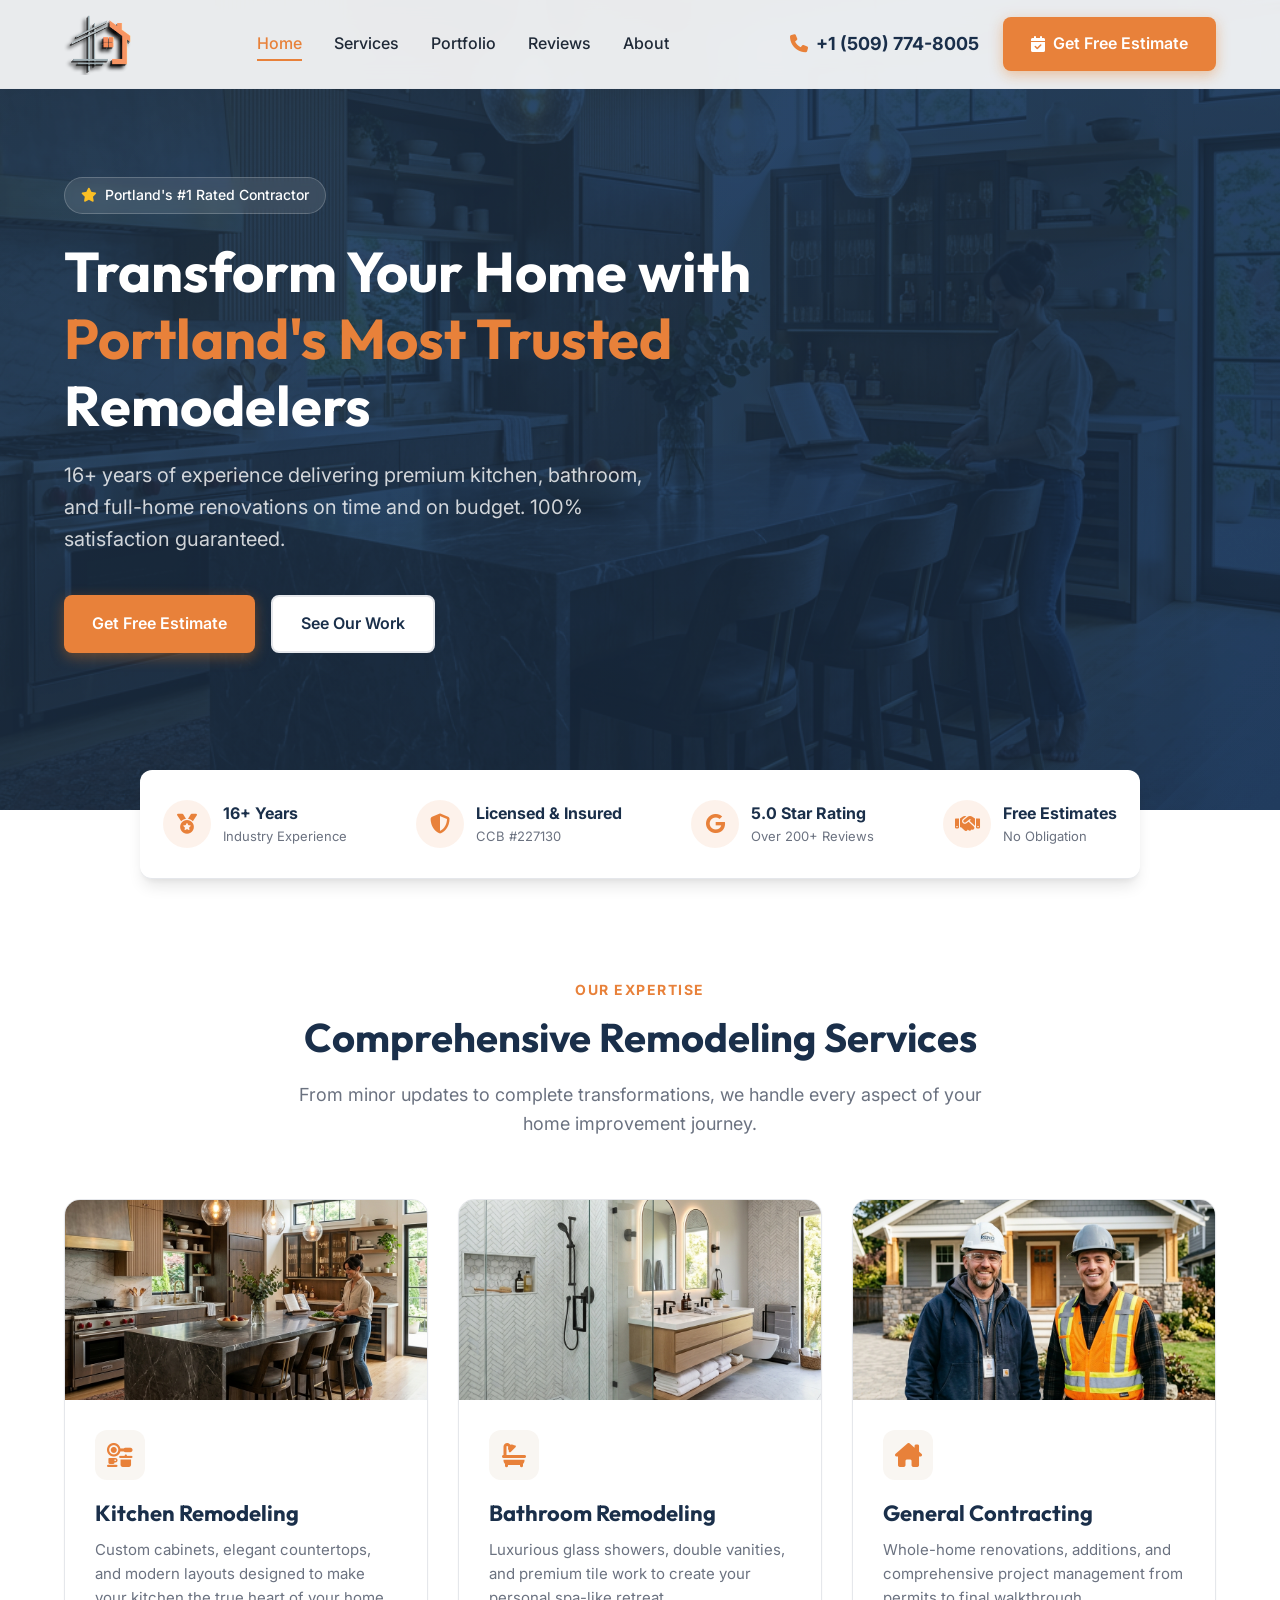
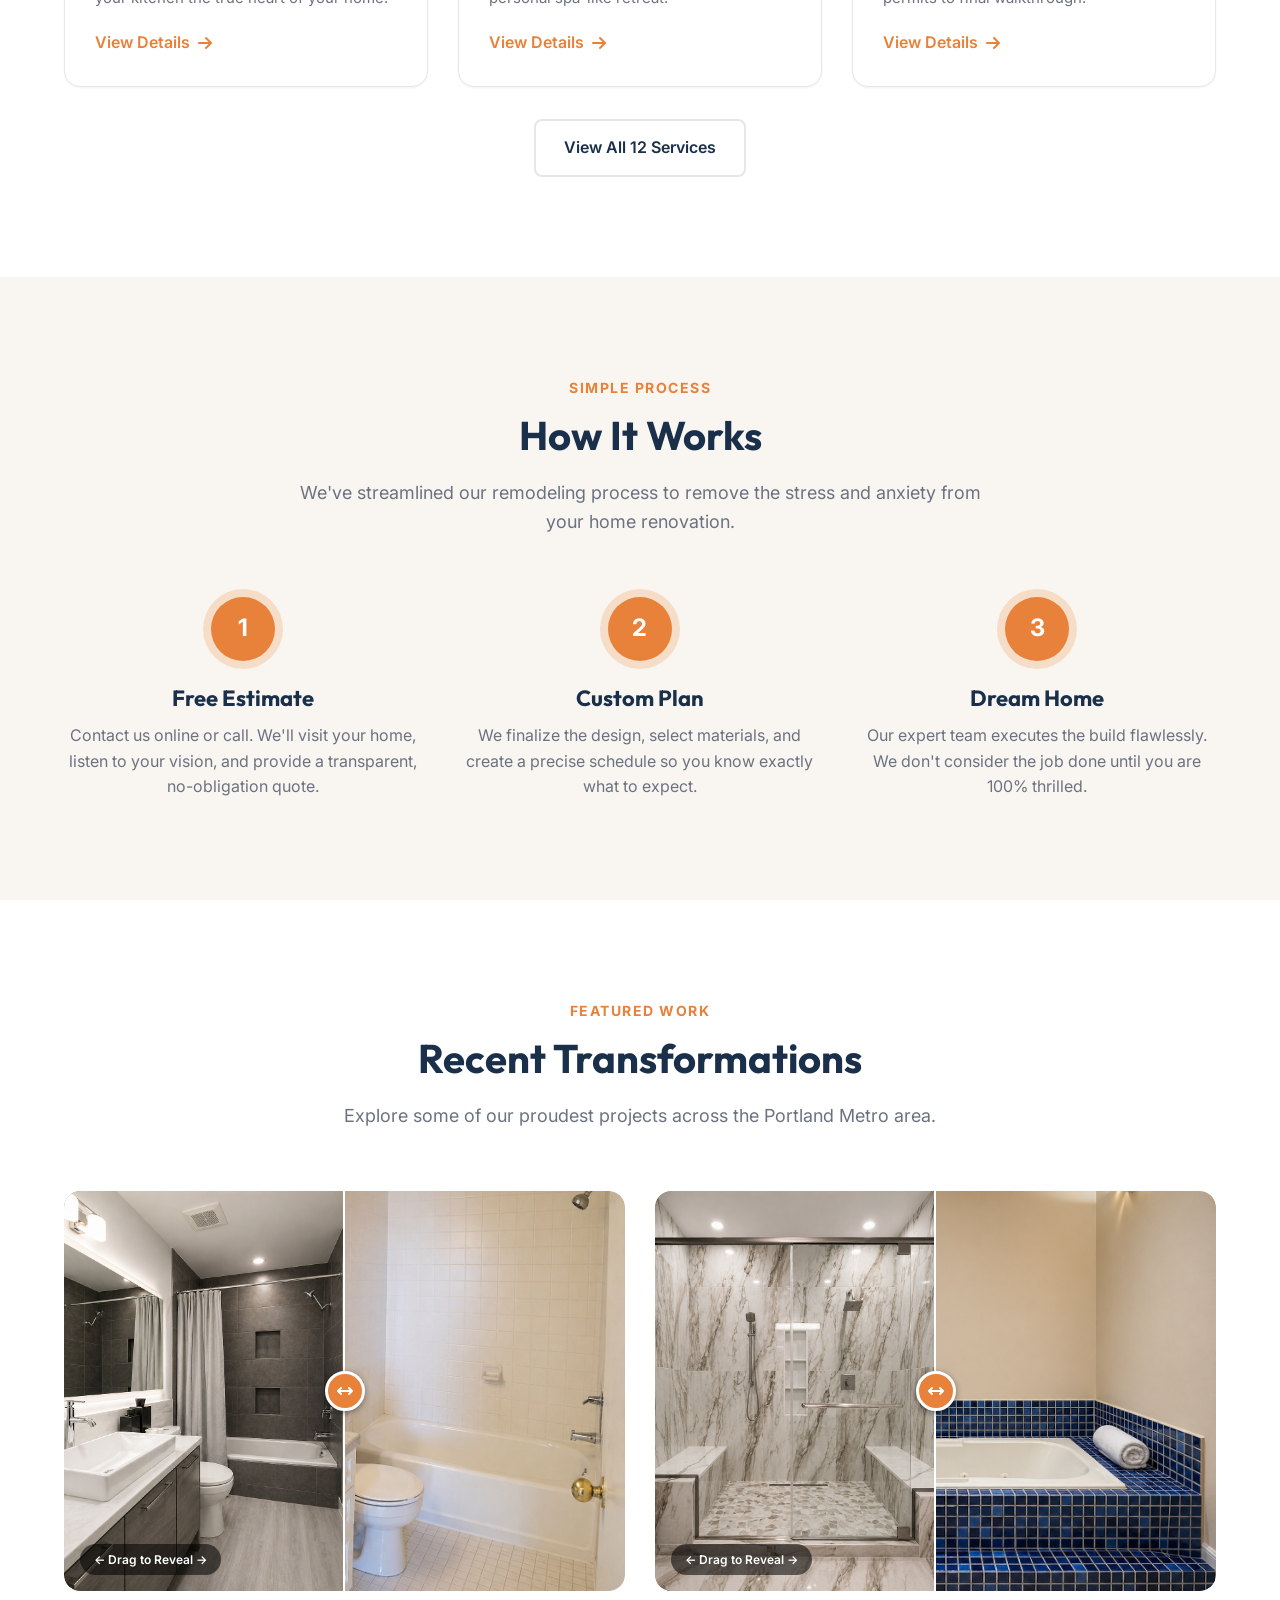
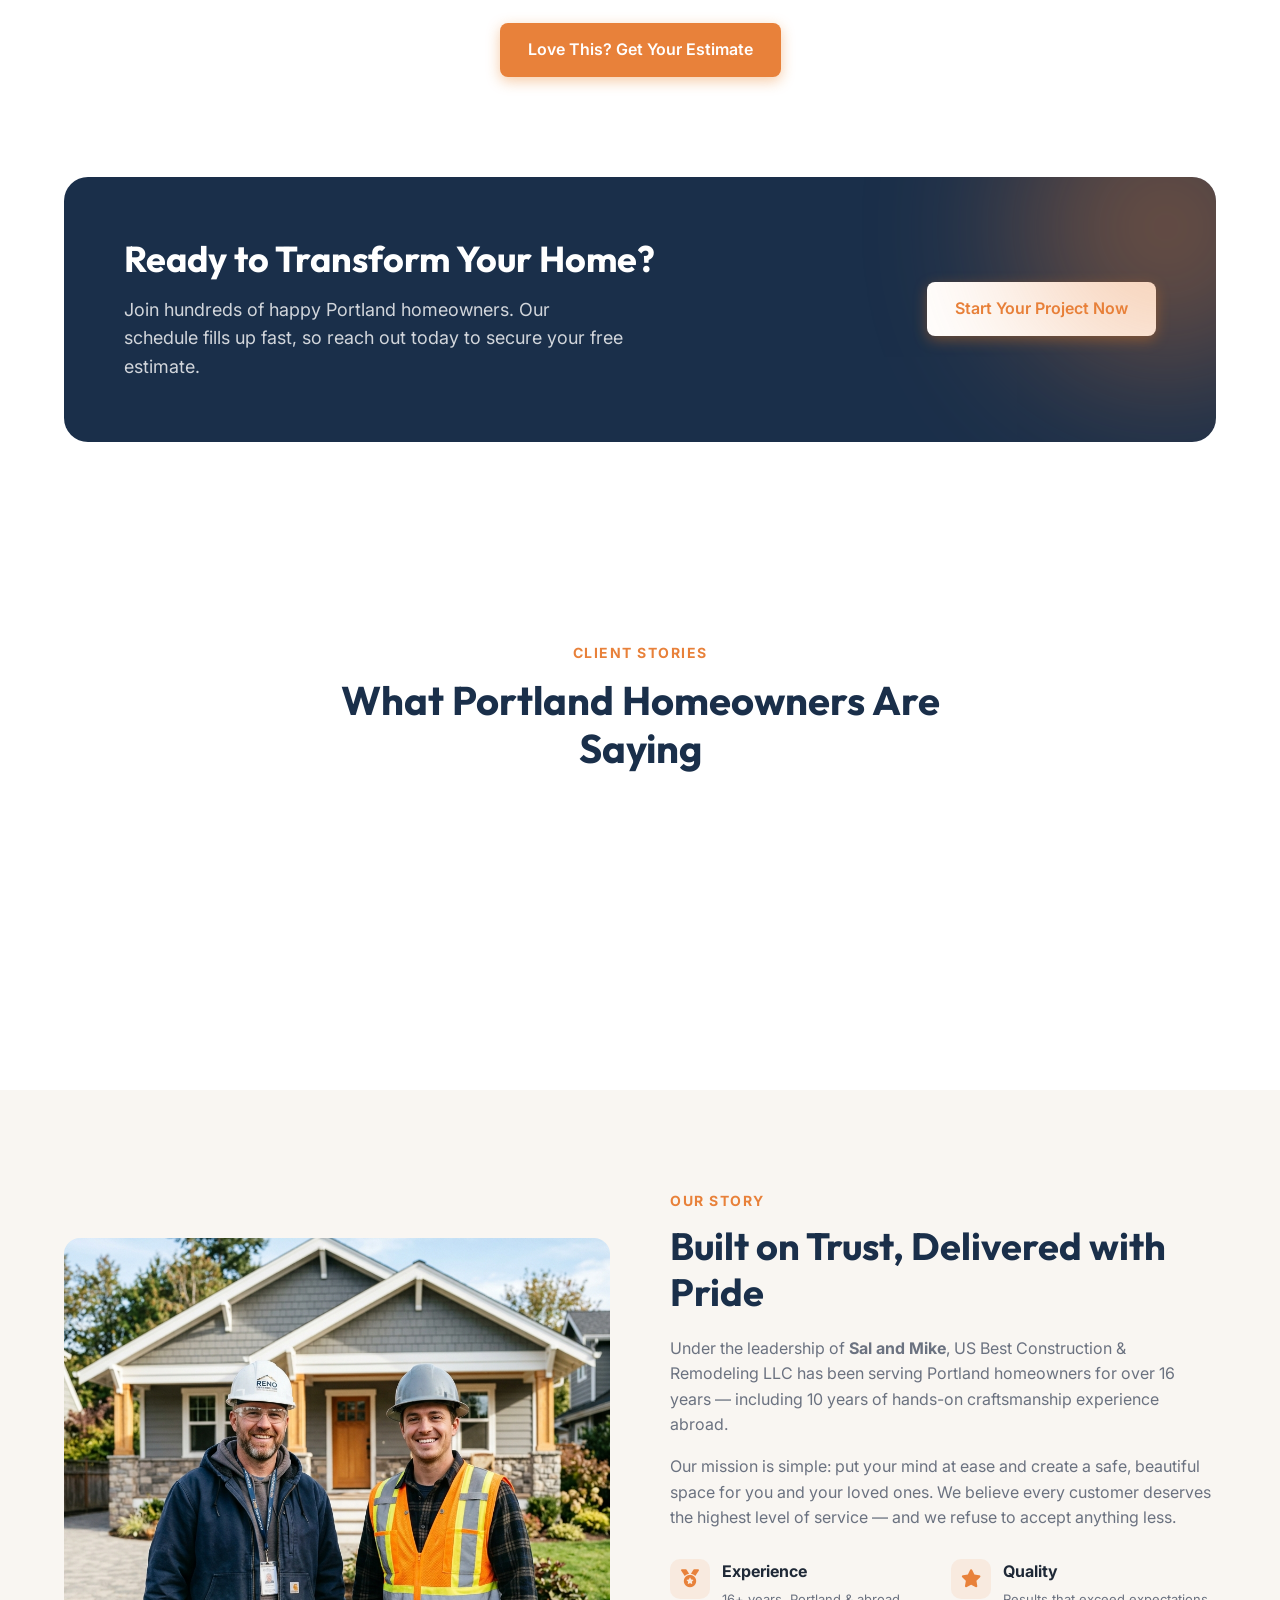
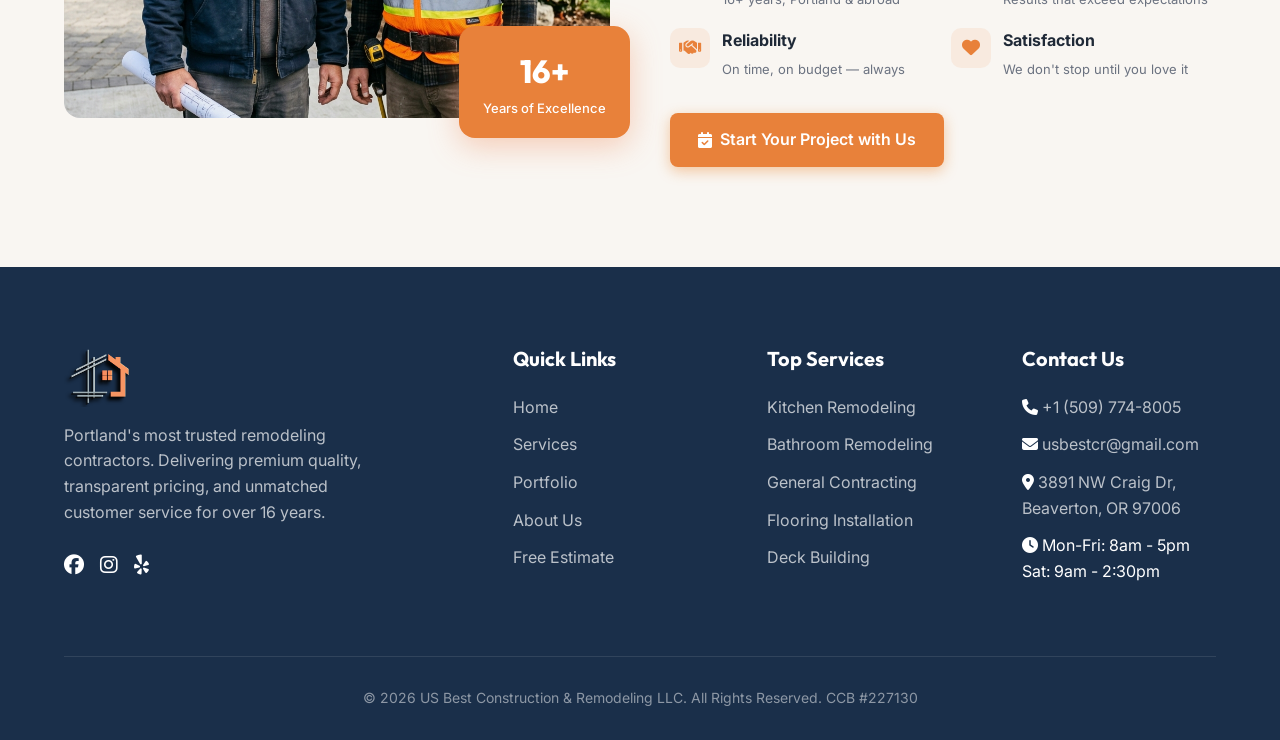
==== commit d866939a: "Fix image paths for Logo and before/after pictures" ====
--- a/index.html
+++ b/index.html
@@ -58,7 +58,7 @@
     <header id="header">
         <div class="container nav-wrapper">
             <a href="index.html" class="logo">
-                <img src="Img/Logo/usbestlogo.png" alt="US Best Construction & Remodeling LLC"
+                <img src="Logo/usbestlogo.png" alt="US Best Construction & Remodeling LLC"
                     style="height: 62px; width: auto;">
             </a>
 
@@ -251,9 +251,9 @@
                     <div class="ba-slider-wrap" style="height:100%;width:100%;position:relative;">
                         <div class="ba-slider">
                             <div class="img-before"
-                                style="background-image:url('Img/before and after/pic1-before.png')"></div>
+                                style="background-image:url('before and after/pic1-before.png')"></div>
                             <div class="img-after"
-                                style="background-image:url('Img/before and after/pic1-after.png');width:50%"></div>
+                                style="background-image:url('before and after/pic1-after.png');width:50%"></div>
                             <div class="handle" style="left:50%">
                                 <div class="handle-circle"><i class="fa-solid fa-arrows-left-right"></i></div>
                             </div>
@@ -270,9 +270,9 @@
                     <div class="ba-slider-wrap" style="height:100%;width:100%;position:relative;">
                         <div class="ba-slider">
                             <div class="img-before"
-                                style="background-image:url('Img/before and after/pic2-before.png')"></div>
+                                style="background-image:url('before and after/pic2-before.png')"></div>
                             <div class="img-after"
-                                style="background-image:url('Img/before and after/pic2-after.png');width:50%"></div>
+                                style="background-image:url('before and after/pic2-after.png');width:50%"></div>
                             <div class="handle" style="left:50%">
                                 <div class="handle-circle"><i class="fa-solid fa-arrows-left-right"></i></div>
                             </div>
@@ -405,7 +405,7 @@
             <div class="footer-grid">
                 <div class="footer-col">
                     <div class="logo mb-2">
-                        <img src="Img/Logo/usbestlogo.png" alt="US Best Construction & Remodeling LLC"
+                        <img src="Logo/usbestlogo.png" alt="US Best Construction & Remodeling LLC"
                             style="height: 60px;">
                     </div>
                     <p class="footer-text">Portland's most trusted remodeling contractors. Delivering premium quality,
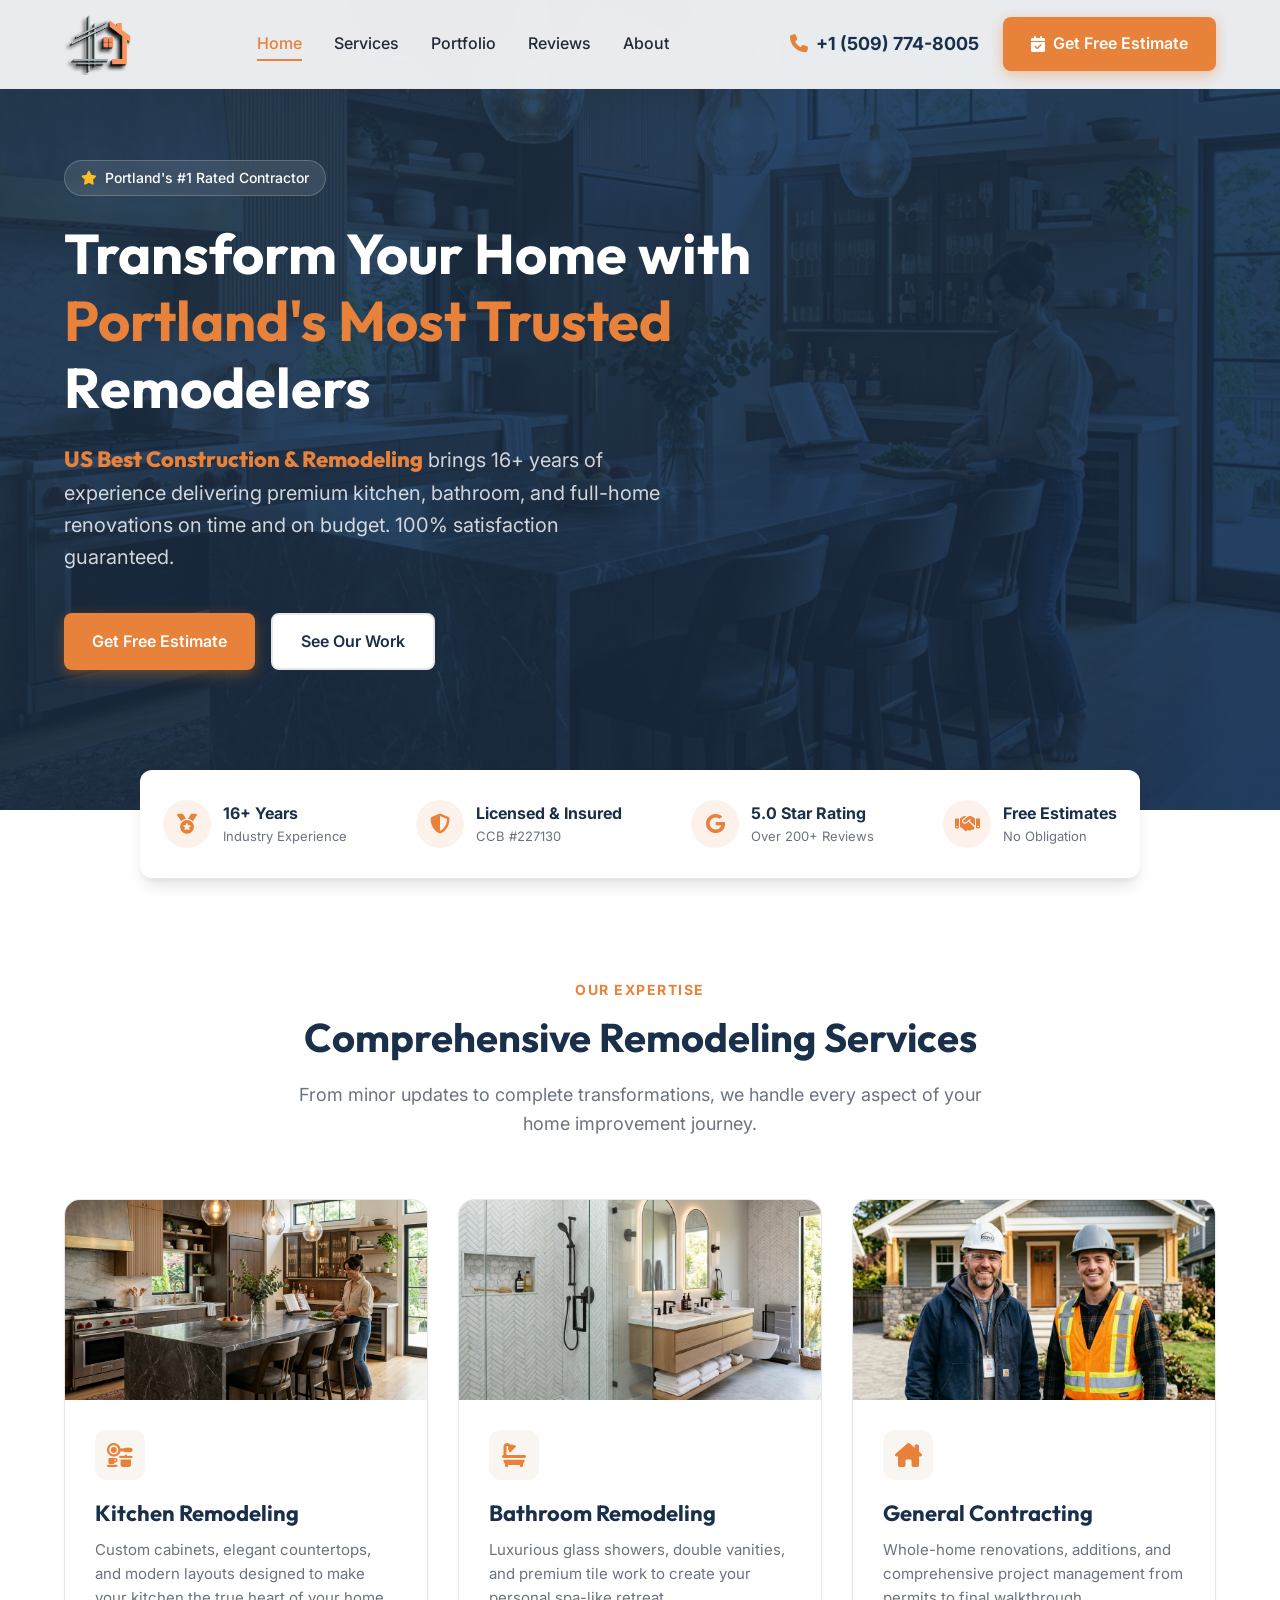
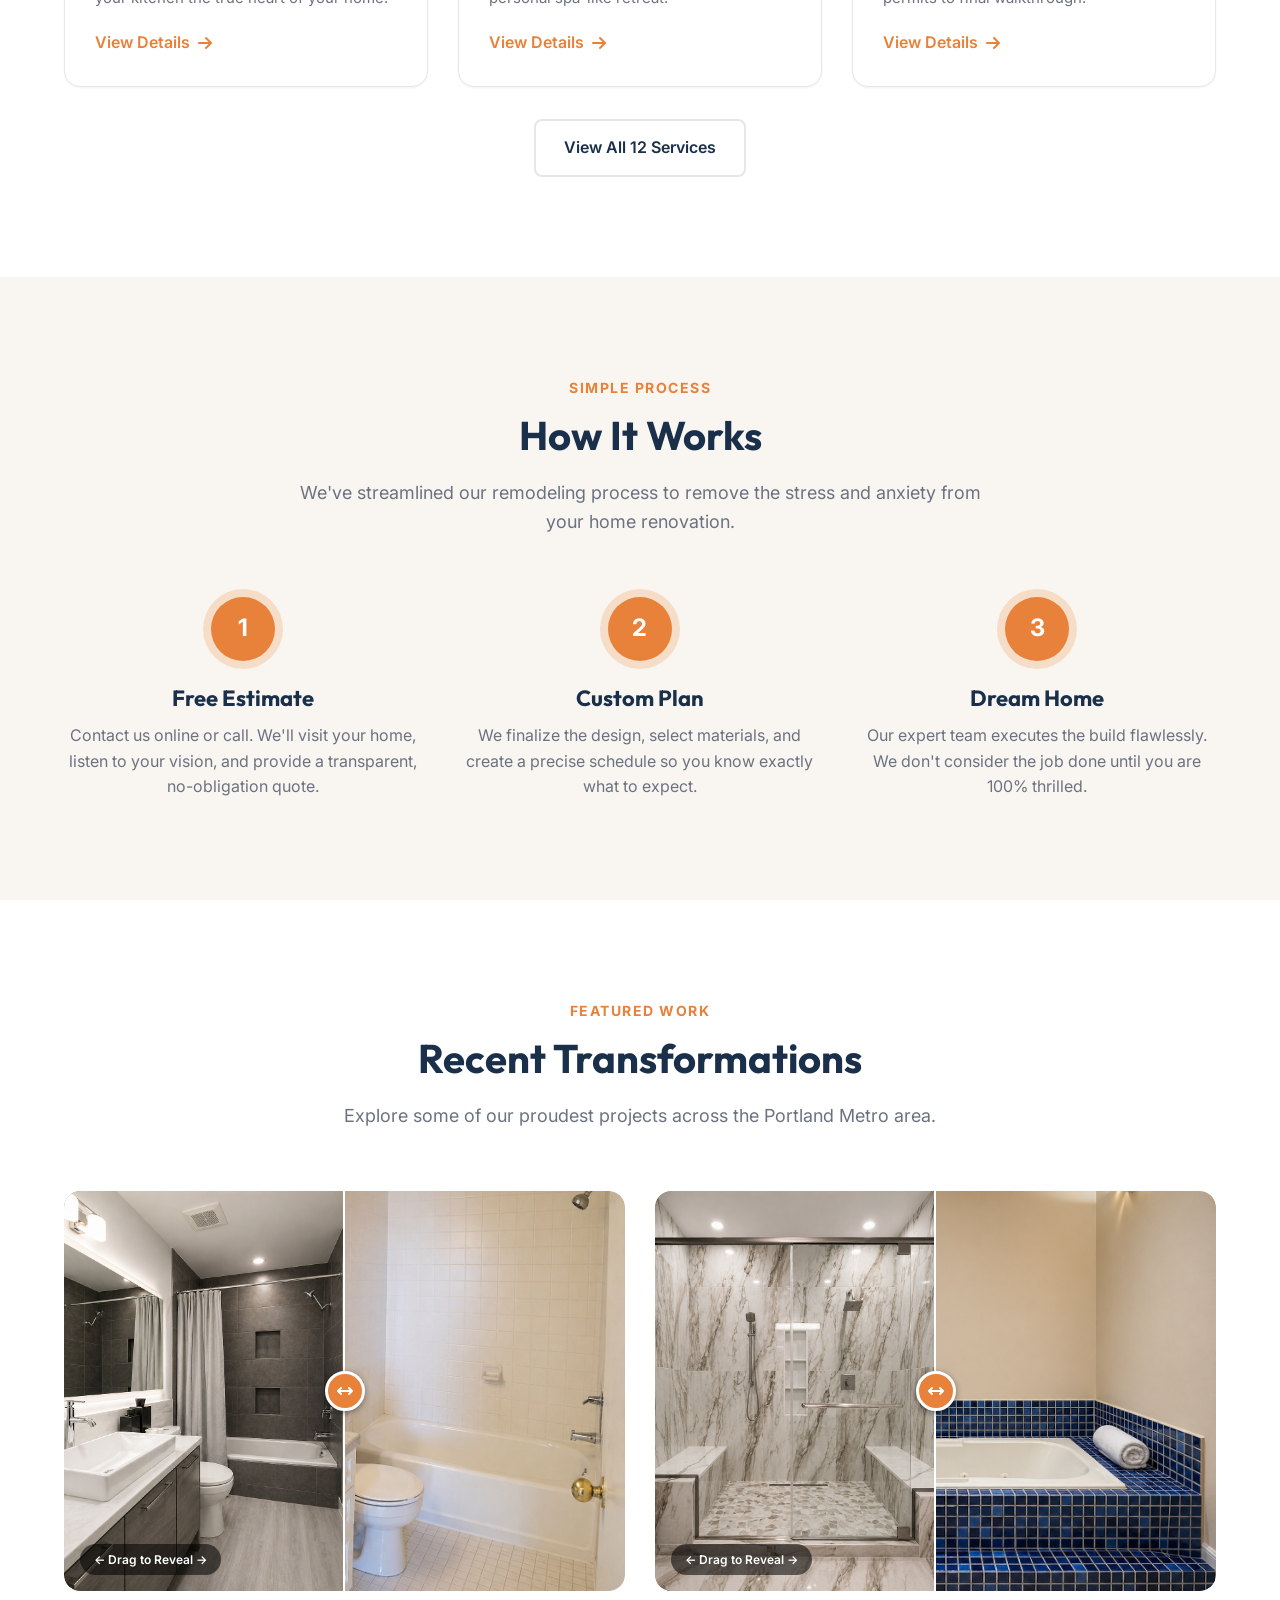
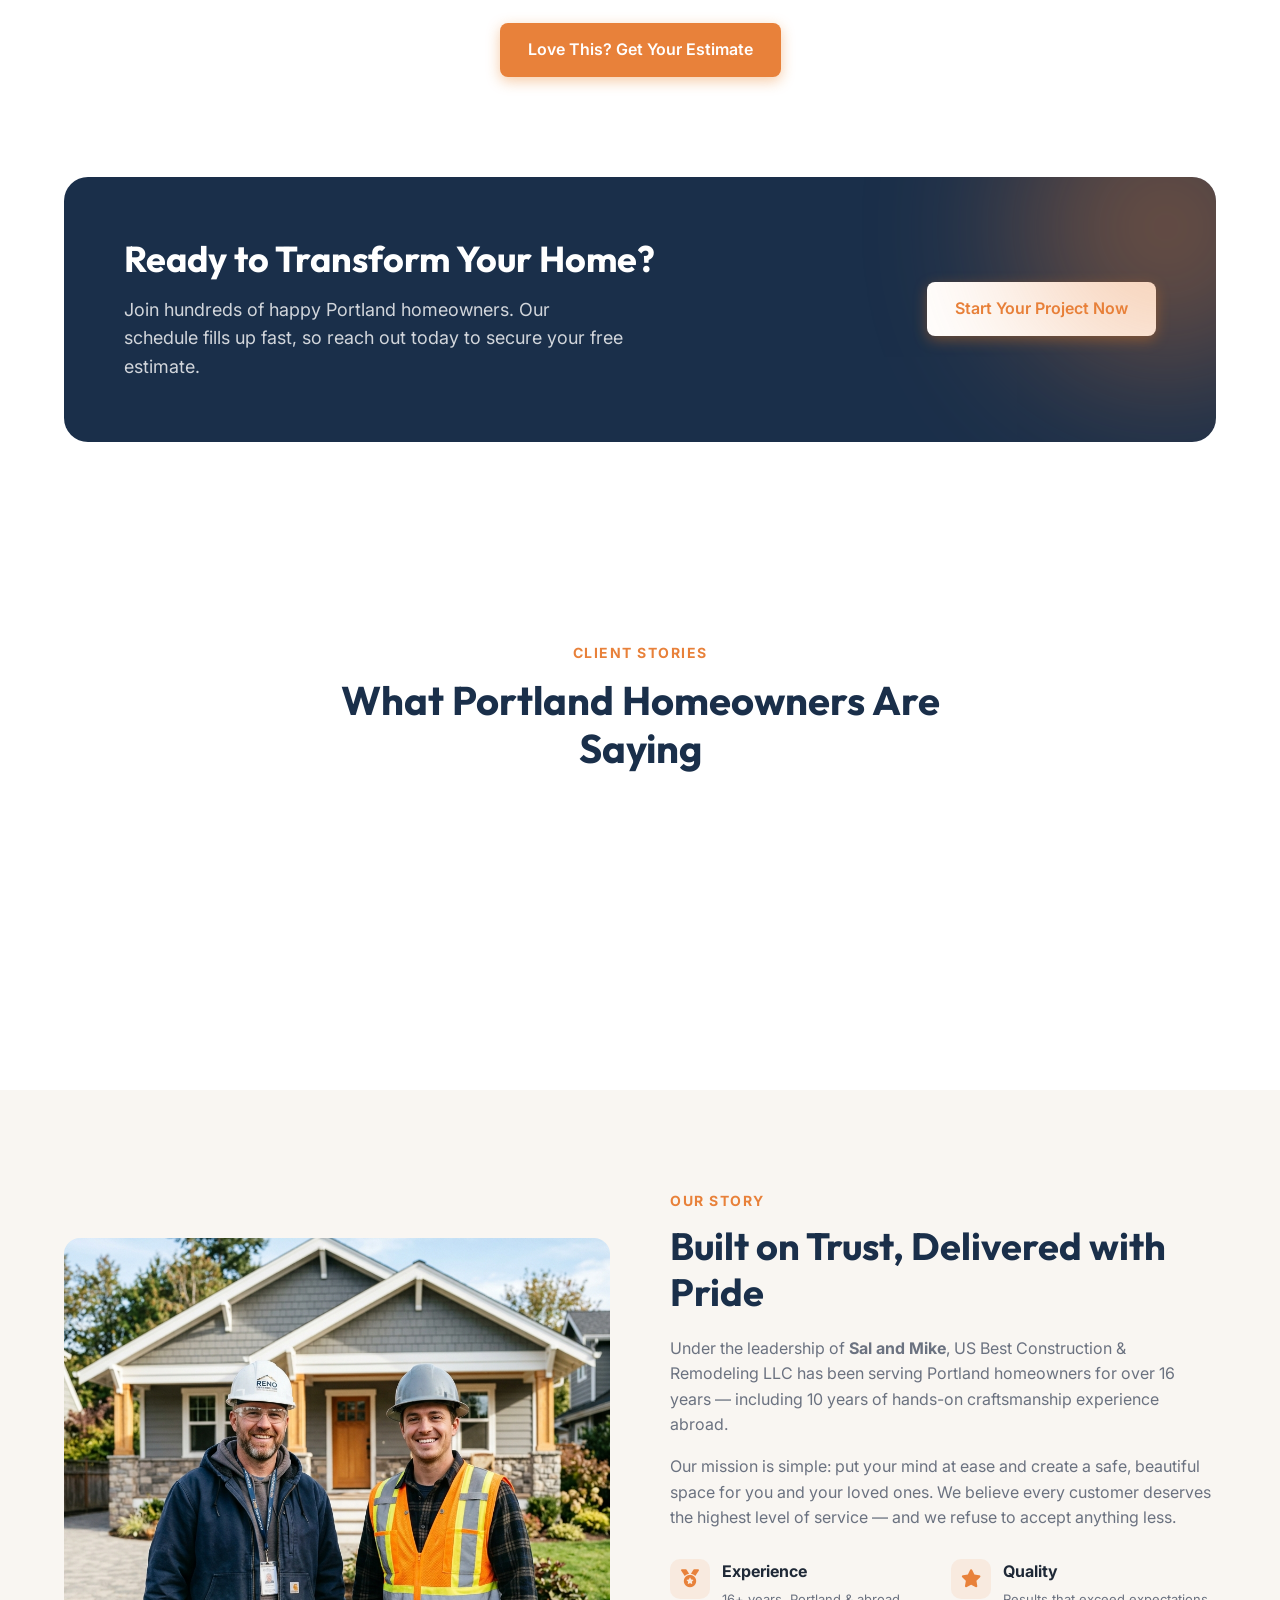
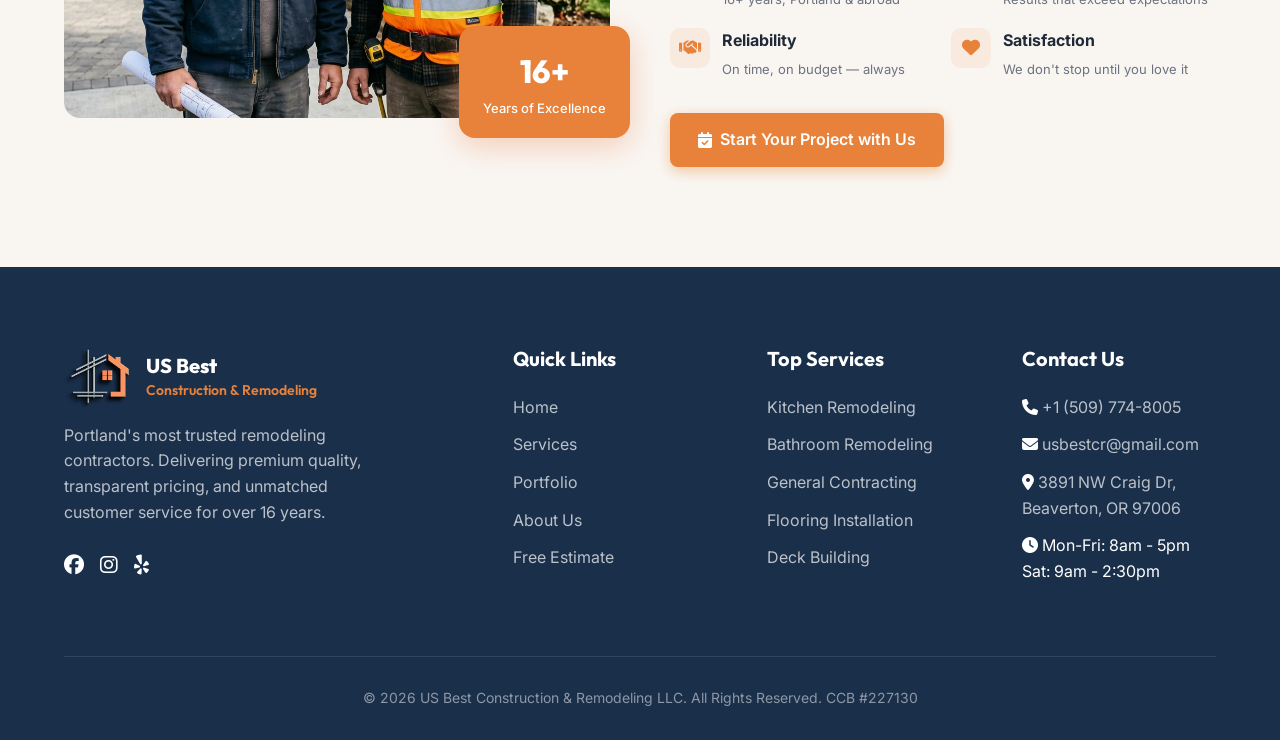
==== commit d2400b21: "Fix mobile overflow on services page" ====
--- a/index.html
+++ b/index.html
@@ -91,8 +91,7 @@
                     Portland's #1 Rated Contractor
                 </div>
                 <h1>Transform Your Home with <span>Portland's Most Trusted</span> Remodelers</h1>
-                <p>16+ years of experience delivering premium kitchen, bathroom, and full-home renovations on time and
-                    on budget. 100% satisfaction guaranteed.</p>
+                <p><strong style="color: var(--primary); font-family: var(--font-display); font-weight: 800; font-size: 22px;">US Best Construction & Remodeling</strong> brings 16+ years of experience delivering premium kitchen, bathroom, and full-home renovations on time and on budget. 100% satisfaction guaranteed.</p>
 
                 <div class="hero-btns">
                     <a href="estimate.html" class="btn btn-primary">Get Free Estimate</a>
@@ -404,9 +403,10 @@
         <div class="container">
             <div class="footer-grid">
                 <div class="footer-col">
-                    <div class="logo mb-2">
+                    <div class="logo mb-2" style="display: flex; align-items: center; gap: 12px;">
                         <img src="Logo/usbestlogo.png" alt="US Best Construction & Remodeling LLC"
                             style="height: 60px;">
+                        <span style="font-family: var(--font-display); font-size: 20px; font-weight: 800; line-height: 1.1; color: white;">US Best<br><span style="color: var(--primary); font-size: 14px; font-weight: 600;">Construction & Remodeling</span></span>
                     </div>
                     <p class="footer-text">Portland's most trusted remodeling contractors. Delivering premium quality,
                         transparent pricing, and unmatched customer service for over 16 years.</p>
